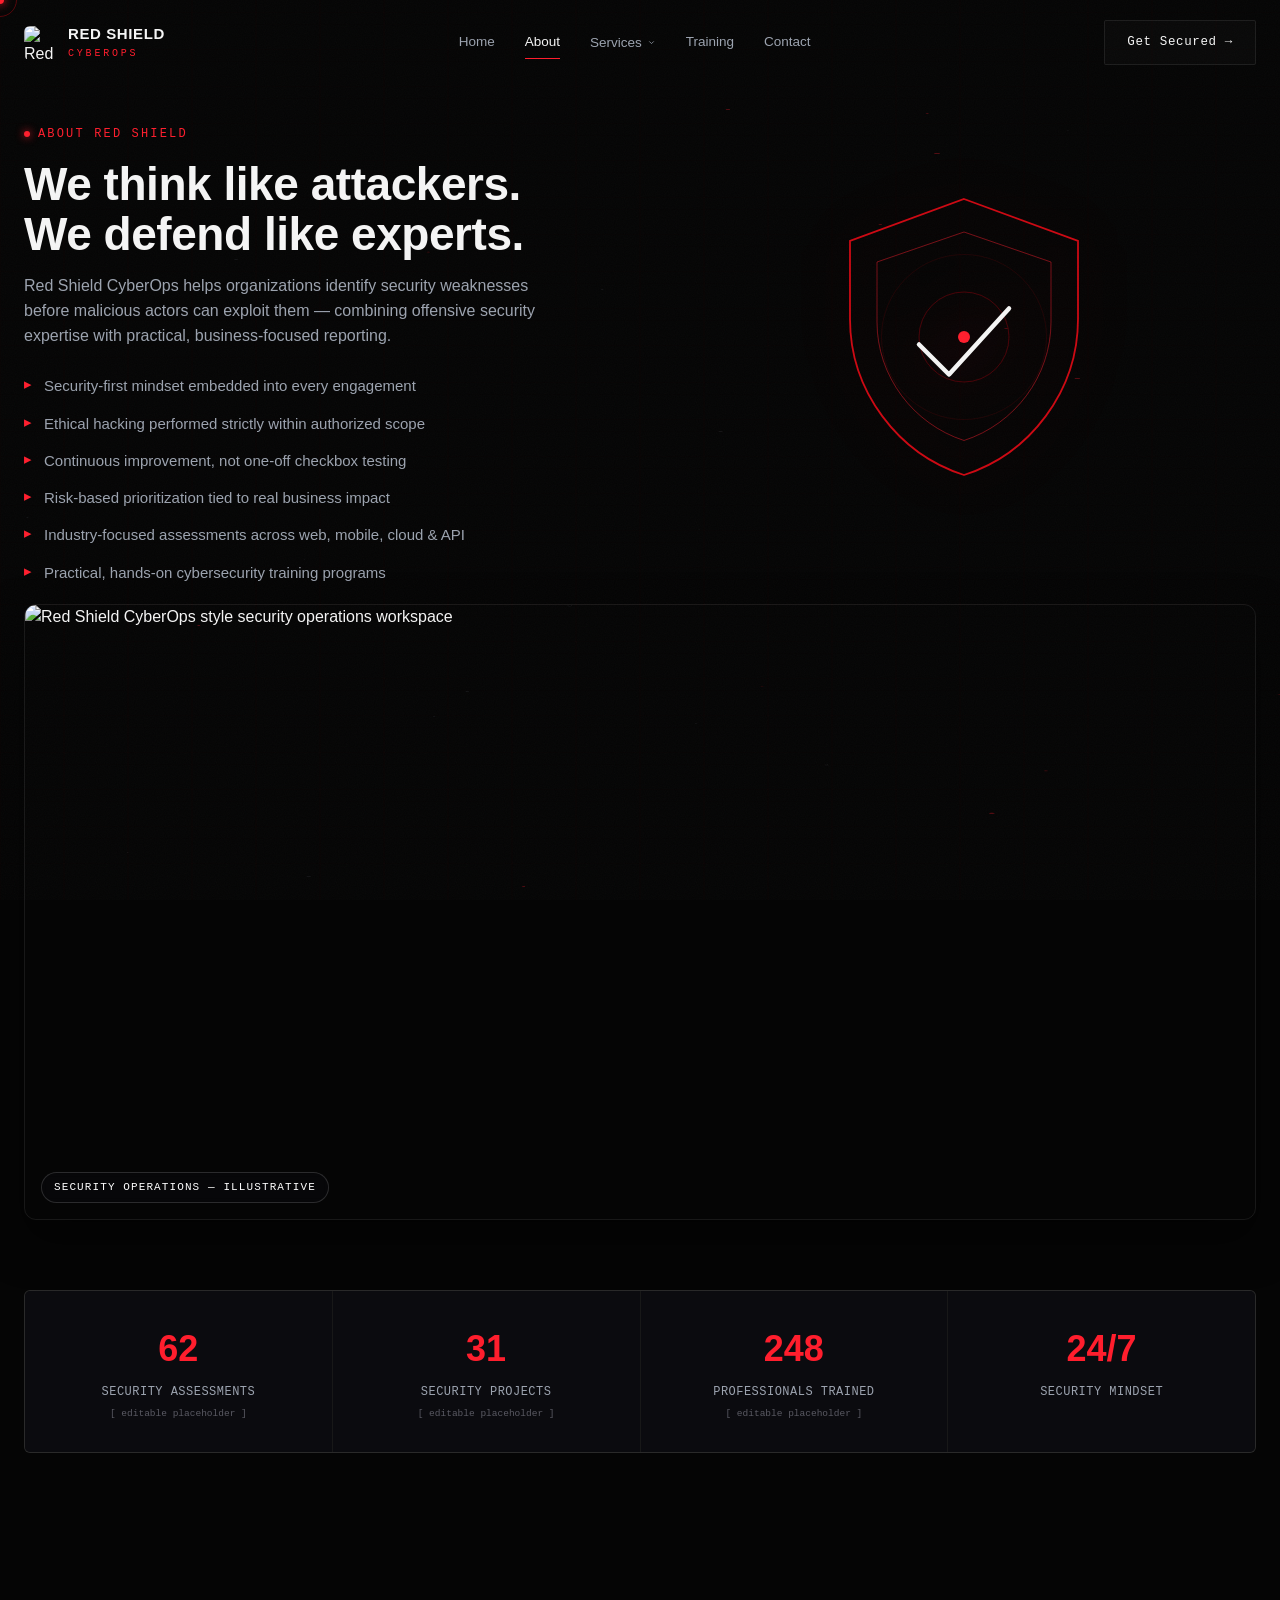
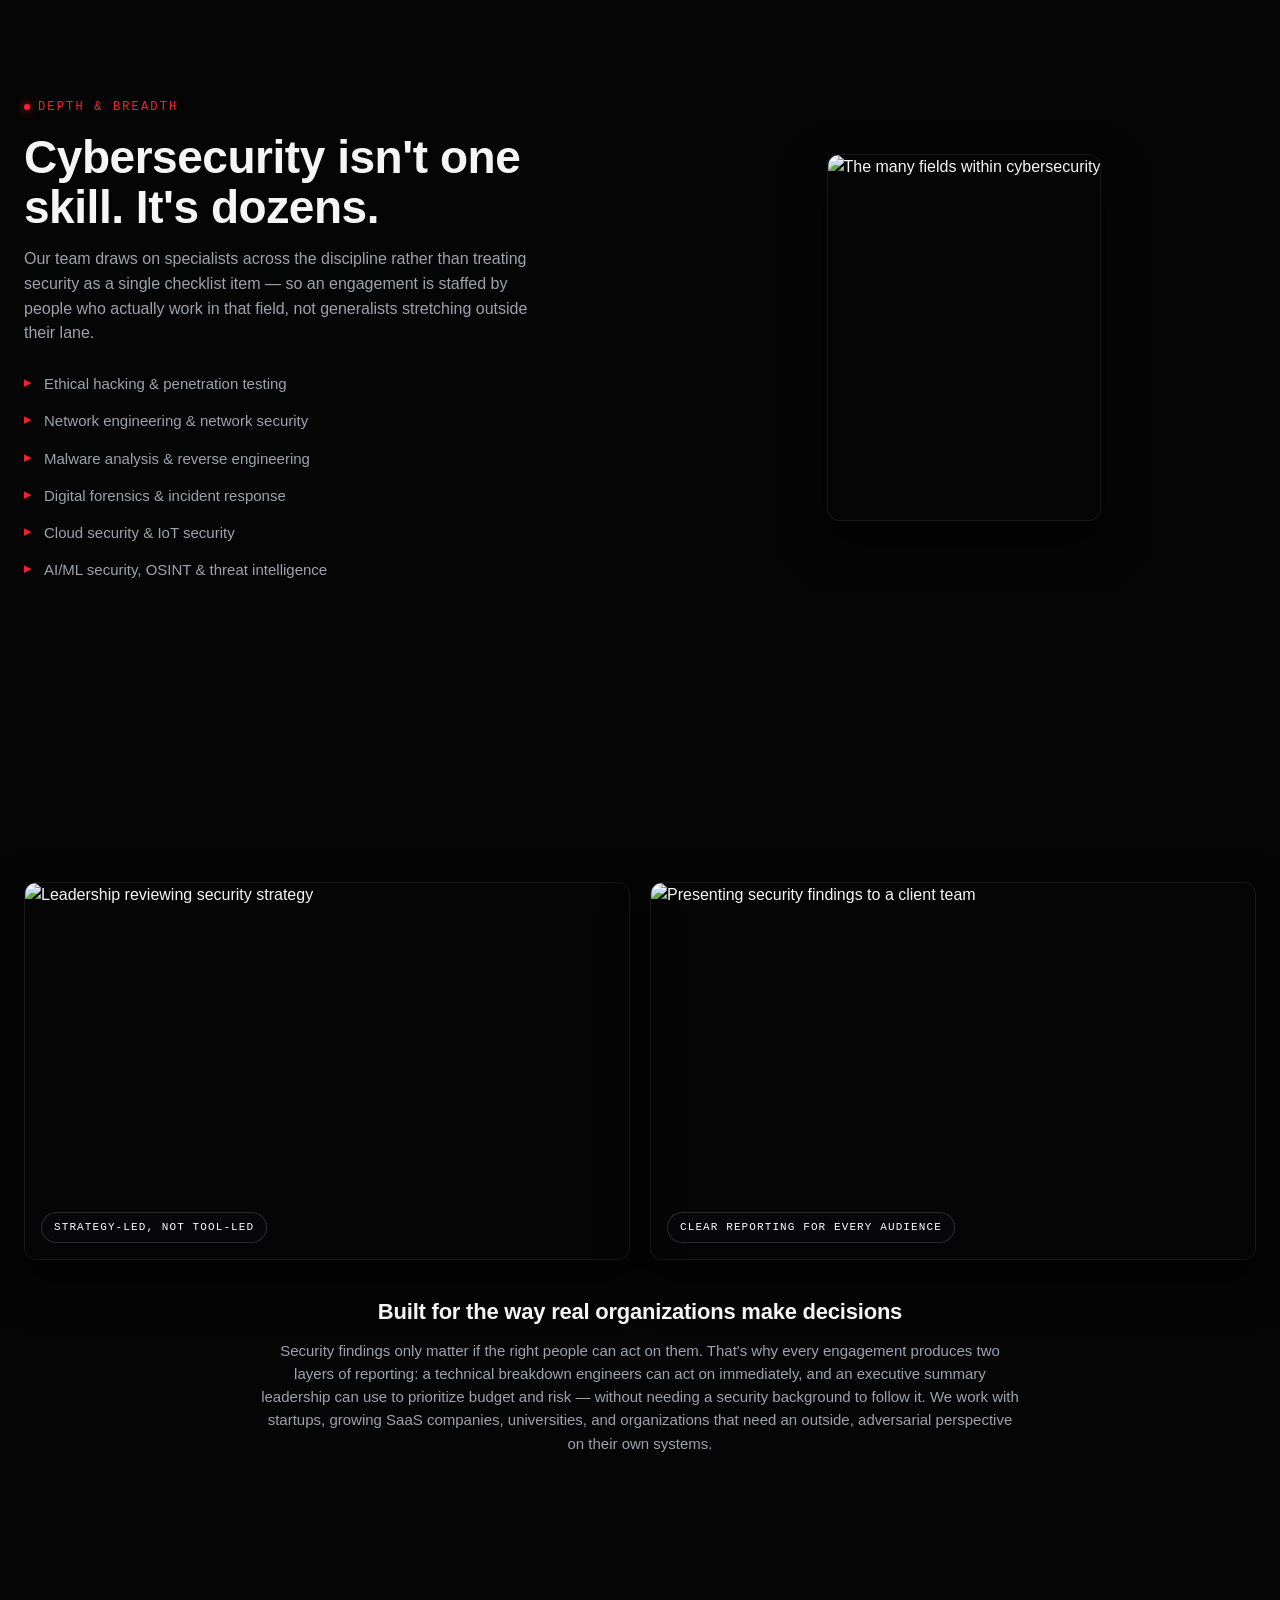
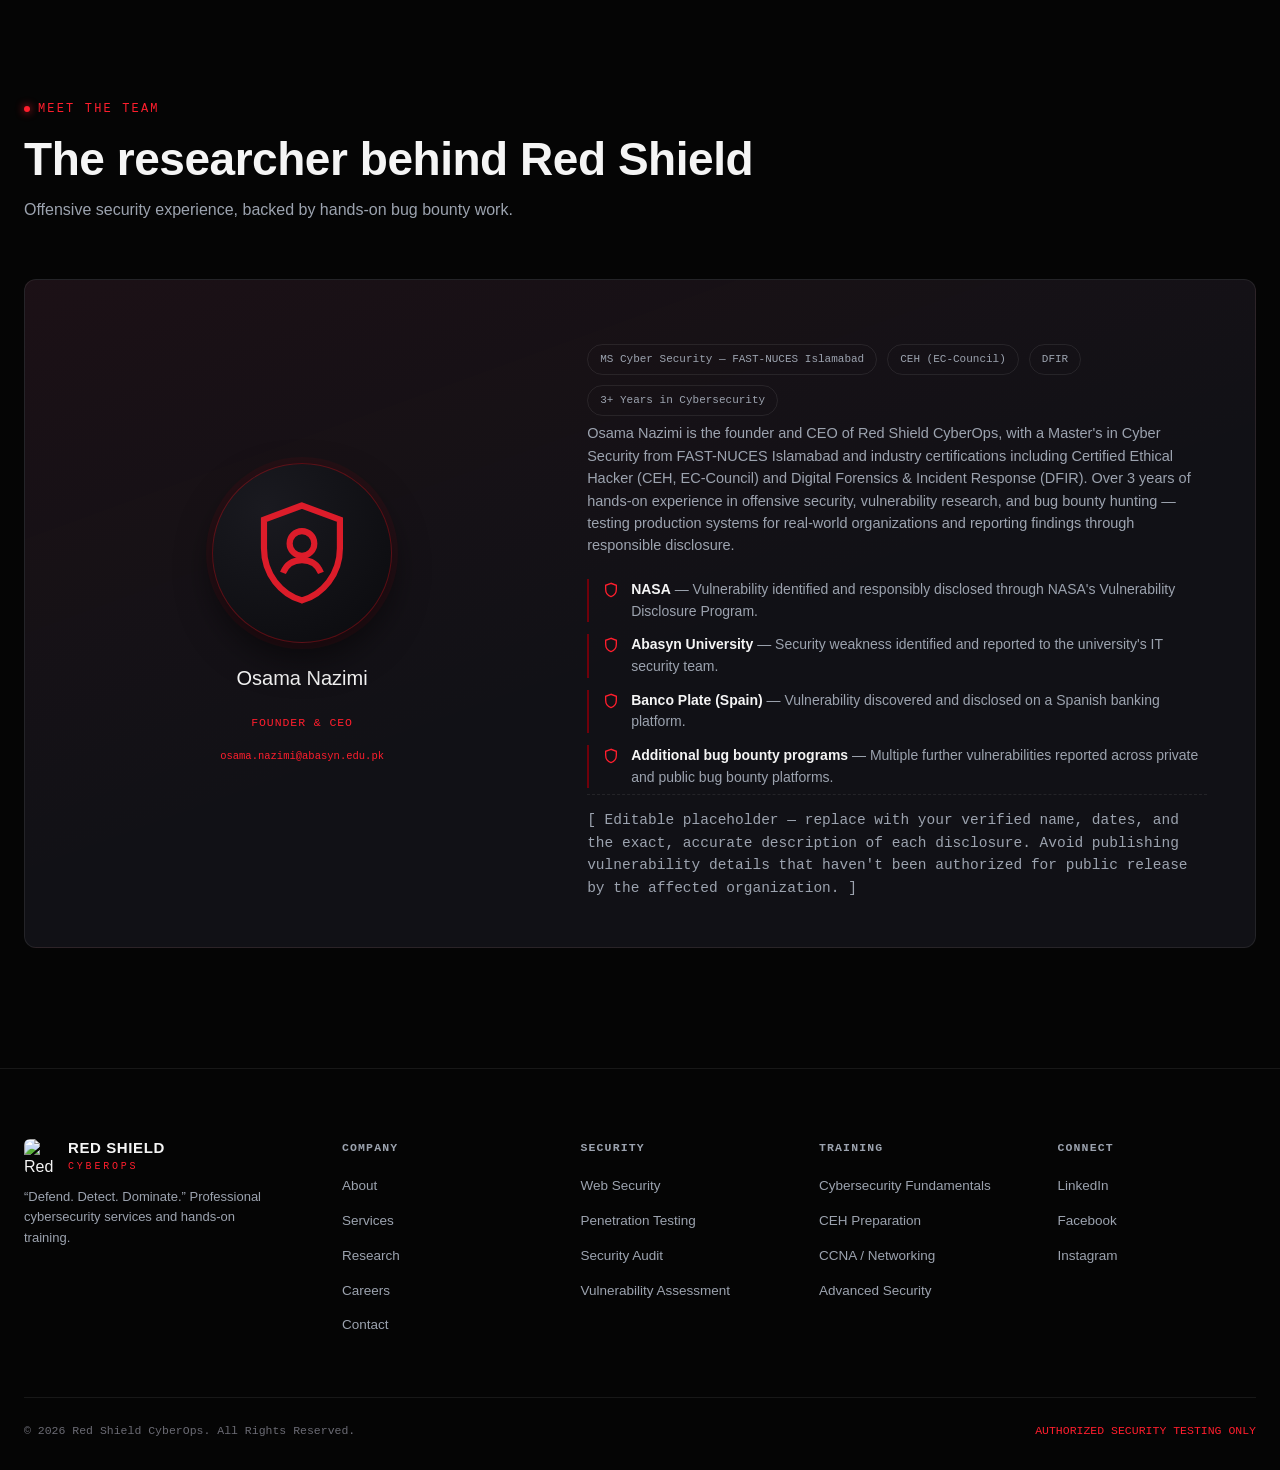
==== about.html @ 37ed80e3 "Add files via upload" ====
<!DOCTYPE html>
<html lang="en">
<head>
<meta charset="UTF-8">
<meta name="viewport" content="width=device-width, initial-scale=1.0">
<title>About Red Shield CyberOps | Our Approach &amp; Lead Researcher</title>
<meta name="description" content="Learn how Red Shield CyberOps approaches offensive security, and meet the lead researcher behind our assessments.">
<meta name="keywords" content="cybersecurity services, cybersecurity company, penetration testing, web application security, mobile application security, vulnerability assessment, security audit, API security, cybersecurity training, ethical hacking training, CEH preparation, CCNA training, network security, cybersecurity consulting">
<meta property="og:title" content="About Red Shield CyberOps | Our Approach &amp; Lead Researcher">
<meta property="og:description" content="Learn how Red Shield CyberOps approaches offensive security, and meet the lead researcher behind our assessments.">
<meta property="og:type" content="website">
<meta property="og:image" content="images/logo.jpeg">
<link rel="icon" type="image/jpeg" href="images/logo.jpeg">
<link rel="stylesheet" href="styles.css">
<script type="application/ld+json">
{
  "@context": "https://schema.org",
  "@type": "ProfessionalService",
  "name": "Red Shield CyberOps",
  "description": "Penetration testing, vulnerability assessment, security audits and cybersecurity training.",
  "areaServed": "Global",
  "slogan": "Defend. Detect. Dominate."
}
</script>
</head>
<body>

<canvas id="bg-canvas"></canvas>
<div class="grain"></div>
<div class="cursor-dot" id="cursorDot"></div>
<div class="cursor-ring" id="cursorRing"></div>
<div class="cursor-label" id="cursorLabel">ACCESS</div>

<!-- NAV -->
<header id="siteHeader">
  <div class="container nav-inner">
    <a href="index.html" class="logo">
      <img class="logo-mark" src="images/logo.jpeg" alt="Red Shield CyberOps logo">
      <span class="logo-text"><span class="l1">RED SHIELD</span><br><span class="l2">CYBEROPS</span></span>
    </a>
    <nav class="nav-links">
      <a href="index.html">Home</a>
      <a href="about.html" class="active-link">About</a>
      <div class="nav-item-dropdown" id="navServicesItem">
        <button class="nav-drop-trigger" type="button" aria-haspopup="true" aria-expanded="false">
          Services
          <svg class="caret" viewBox="0 0 24 24" fill="none" stroke="currentColor" stroke-width="2"><path d="M6 9l6 6 6-6"/></svg>
        </button>
        <div class="nav-dropdown-panel" data-nav-services-panel></div>
      </div>
      <a href="training.html">Training</a>
      <a href="contact.html">Contact</a>
    </nav>
    <a href="contact.html" class="btn btn-ghost nav-cta" data-cursor="ACCESS">Get Secured →</a>
    <button class="hamburger" id="hamburgerBtn" aria-label="Open menu">
      <span></span><span></span><span></span>
    </button>
  </div>
</header>

<div class="mobile-menu" id="mobileMenu">
  <a href="index.html">Home</a>
  <a href="about.html" class="active-link">About</a>
  <div class="mobile-drop-trigger" id="mobileServicesTrigger">
    <span>Services</span>
    <svg class="caret" viewBox="0 0 24 24" fill="none" stroke="currentColor" stroke-width="2"><path d="M6 9l6 6 6-6"/></svg>
  </div>
  <div class="mobile-services-list" id="mobileServicesList" data-nav-services-panel></div>
  <a href="training.html">Training</a>
  <a href="contact.html">Contact</a>
</div>

<main>
<!-- ABOUT -->
<section class="section" id="about">
  <div class="container about-grid">
    <div class="reveal">
      <span class="eyebrow">About Red Shield</span>
      <h2 class="section-title">We think like attackers.<br>We defend like experts.</h2>
      <p class="section-sub" style="max-width:520px;">Red Shield CyberOps helps organizations identify security weaknesses before malicious actors can exploit them — combining offensive security expertise with practical, business-focused reporting.</p>
      <ul class="about-points">
        <li>Security-first mindset embedded into every engagement</li>
        <li>Ethical hacking performed strictly within authorized scope</li>
        <li>Continuous improvement, not one-off checkbox testing</li>
        <li>Risk-based prioritization tied to real business impact</li>
        <li>Industry-focused assessments across web, mobile, cloud &amp; API</li>
        <li>Practical, hands-on cybersecurity training programs</li>
      </ul>
    </div>
    <div class="about-visual reveal reveal-delay-2">
      <svg viewBox="0 0 200 220" fill="none">
        <path d="M100 8 176 36v52c0 48-32 90-76 104-44-14-76-56-76-104V36Z" stroke="#E50914" stroke-width="1.2" opacity="0.9"/>
        <path d="M100 30 158 50v40c0 36-24 68-58 79-34-11-58-43-58-79V50Z" stroke="#FF1E2D" stroke-width="0.6" opacity="0.5"/>
        <circle cx="100" cy="100" r="4" fill="#FF1E2D"/>
        <circle cx="100" cy="100" r="30" stroke="#70000A" stroke-width="0.6" opacity="0.7"/>
        <circle cx="100" cy="100" r="55" stroke="#70000A" stroke-width="0.4" opacity="0.4"/>
        <path d="M70 105l20 20 40-44" stroke="#F5F5F5" stroke-width="3" stroke-linecap="round" stroke-linejoin="round"/>
      </svg>
    </div>
  </div>
  <div class="container">
    <div class="photo-banner reveal">
      <div class="photo-frame" style="aspect-ratio:16/8;">
        <img src="images/photos/soc-office.jpg" alt="Red Shield CyberOps style security operations workspace" loading="lazy">
        <span class="photo-tag">SECURITY OPERATIONS &mdash; ILLUSTRATIVE</span>
      </div>
    </div>
  </div>
  <div class="container">
    <div class="stats-grid">
      <div class="stat reveal"><div class="num" data-count="100">0</div><div class="label">SECURITY ASSESSMENTS</div><span class="placeholder-tag">[ editable placeholder ]</span></div>
      <div class="stat reveal reveal-delay-1"><div class="num" data-count="50">0</div><div class="label">SECURITY PROJECTS</div><span class="placeholder-tag">[ editable placeholder ]</span></div>
      <div class="stat reveal reveal-delay-2"><div class="num" data-count="500">0</div><div class="label">PROFESSIONALS TRAINED</div><span class="placeholder-tag">[ editable placeholder ]</span></div>
      <div class="stat reveal reveal-delay-3"><div class="num" style="font-size:36px;color:var(--red-bright);">24/7</div><div class="label">SECURITY MINDSET</div><span class="placeholder-tag">&nbsp;</span></div>
    </div>
  </div>
</section>

<!-- FIELDS WE COVER -->
<section class="section">
  <div class="container about-grid">
    <div class="about-visual reveal" style="order:2;">
      <div class="photo-frame" style="aspect-ratio:3/4;">
        <img src="images/photos/cybersecurity-fields.jpg" alt="The many fields within cybersecurity" loading="lazy">
      </div>
    </div>
    <div class="reveal reveal-delay-1" style="order:1;">
      <span class="eyebrow">Depth &amp; Breadth</span>
      <h2 class="section-title">Cybersecurity isn't one skill. It's dozens.</h2>
      <p class="section-sub" style="max-width:520px;">Our team draws on specialists across the discipline rather than treating security as a single checklist item — so an engagement is staffed by people who actually work in that field, not generalists stretching outside their lane.</p>
      <ul class="about-points">
        <li>Ethical hacking &amp; penetration testing</li>
        <li>Network engineering &amp; network security</li>
        <li>Malware analysis &amp; reverse engineering</li>
        <li>Digital forensics &amp; incident response</li>
        <li>Cloud security &amp; IoT security</li>
        <li>AI/ML security, OSINT &amp; threat intelligence</li>
      </ul>
    </div>
  </div>
</section>

<!-- LEADERSHIP & WHO WE SERVE -->
<section class="section">
  <div class="container">
    <div class="photo-strip">
      <div class="photo-frame reveal" style="aspect-ratio:16/10;">
        <img src="images/photos/leadership-boardroom.jpg" alt="Leadership reviewing security strategy" loading="lazy">
        <span class="photo-tag">STRATEGY-LED, NOT TOOL-LED</span>
      </div>
      <div class="photo-frame reveal reveal-delay-1" style="aspect-ratio:16/10;">
        <img src="images/photos/social-strategy-meeting.jpg" alt="Presenting security findings to a client team" loading="lazy">
        <span class="photo-tag">CLEAR REPORTING FOR EVERY AUDIENCE</span>
      </div>
    </div>
    <div class="about-extra reveal reveal-delay-2">
      <h3>Built for the way real organizations make decisions</h3>
      <p>Security findings only matter if the right people can act on them. That's why every engagement produces two layers of reporting: a technical breakdown engineers can act on immediately, and an executive summary leadership can use to prioritize budget and risk — without needing a security background to follow it. We work with startups, growing SaaS companies, universities, and organizations that need an outside, adversarial perspective on their own systems.</p>
    </div>
  </div>
</section>

<!-- FOUNDER / LEAD RESEARCHER -->
<section class="section" id="researcher">
  <div class="container">
    <div class="section-head reveal">
      <span class="eyebrow">Meet The Team</span>
      <h2 class="section-title">The researcher behind Red Shield</h2>
      <p class="section-sub">Offensive security experience, backed by hands-on bug bounty work.</p>
    </div>
    <div class="founder-wrap reveal">
      <div class="founder-avatar-wrap">
        <div class="founder-avatar">
          <svg viewBox="0 0 24 24" fill="none" stroke="currentColor" stroke-width="1.3">
            <path d="M12 2 4 5v6c0 5.5 3.6 9.7 8 11 4.4-1.3 8-5.5 8-11V5Z"/>
            <circle cx="12" cy="10" r="2.6"/>
            <path d="M8 16.2c.7-1.8 2.2-2.7 4-2.7s3.3.9 4 2.7"/>
          </svg>
        </div>
        <div class="founder-name">Osama Nazimi</div>
        <div class="founder-title">Founder &amp; CEO</div>
        <a href="mailto:osama.nazimi@abasyn.edu.pk" class="founder-avatar-tag" style="color:var(--red-bright);">osama.nazimi@abasyn.edu.pk</a>
      </div>
      <div class="founder-bio">
        <div class="founder-badges">
          <span class="founder-badge">MS Cyber Security — FAST-NUCES Islamabad</span>
          <span class="founder-badge">CEH (EC-Council)</span>
          <span class="founder-badge">DFIR</span>
          <span class="founder-badge">3+ Years in Cybersecurity</span>
        </div>
        <p>Osama Nazimi is the founder and CEO of Red Shield CyberOps, with a Master's in Cyber Security from FAST-NUCES Islamabad and industry certifications including Certified Ethical Hacker (CEH, EC-Council) and Digital Forensics &amp; Incident Response (DFIR). Over 3 years of hands-on experience in offensive security, vulnerability research, and bug bounty hunting — testing production systems for real-world organizations and reporting findings through responsible disclosure.</p>
        <div class="disclosure-list">
          <div class="disclosure-item">
            <svg class="d-shield" viewBox="0 0 24 24" fill="none" stroke="currentColor" stroke-width="2"><path d="M12 2 4 5v6c0 5.5 3.6 9.7 8 11 4.4-1.3 8-5.5 8-11V5Z"/></svg>
            <span><b>NASA</b> — Vulnerability identified and responsibly disclosed through NASA's Vulnerability Disclosure Program.</span>
          </div>
          <div class="disclosure-item">
            <svg class="d-shield" viewBox="0 0 24 24" fill="none" stroke="currentColor" stroke-width="2"><path d="M12 2 4 5v6c0 5.5 3.6 9.7 8 11 4.4-1.3 8-5.5 8-11V5Z"/></svg>
            <span><b>Abasyn University</b> — Security weakness identified and reported to the university's IT security team.</span>
          </div>
          <div class="disclosure-item">
            <svg class="d-shield" viewBox="0 0 24 24" fill="none" stroke="currentColor" stroke-width="2"><path d="M12 2 4 5v6c0 5.5 3.6 9.7 8 11 4.4-1.3 8-5.5 8-11V5Z"/></svg>
            <span><b>Banco Plate (Spain)</b> — Vulnerability discovered and disclosed on a Spanish banking platform.</span>
          </div>
          <div class="disclosure-item">
            <svg class="d-shield" viewBox="0 0 24 24" fill="none" stroke="currentColor" stroke-width="2"><path d="M12 2 4 5v6c0 5.5 3.6 9.7 8 11 4.4-1.3 8-5.5 8-11V5Z"/></svg>
            <span><b>Additional bug bounty programs</b> — Multiple further vulnerabilities reported across private and public bug bounty platforms.</span>
          </div>
        </div>
        <p class="founder-editnote">[ Editable placeholder — replace with your verified name, dates, and the exact, accurate description of each disclosure. Avoid publishing vulnerability details that haven't been authorized for public release by the affected organization. ]</p>
      </div>
    </div>
  </div>
</section>
</main>

<footer>
  <div class="container">
    <div class="footer-top">
      <div class="footer-brand">
        <a href="index.html" class="logo">
          <img class="logo-mark" src="images/logo.jpeg" alt="Red Shield CyberOps logo">
          <span class="logo-text"><span class="l1">RED SHIELD</span><br><span class="l2">CYBEROPS</span></span>
        </a>
        <p>“Defend. Detect. Dominate.” Professional cybersecurity services and hands-on training.</p>
      </div>
      <div class="footer-col">
        <h5>Company</h5>
        <ul><li><a href="about.html">About</a></li><li><a href="services.html">Services</a></li><li><a href="training.html">Research</a></li><li><a href="contact.html">Careers</a></li><li><a href="contact.html">Contact</a></li></ul>
      </div>
      <div class="footer-col">
        <h5>Security</h5>
        <ul><li><a href="services.html#web-application-security">Web Security</a></li><li><a href="services.html#penetration-testing">Penetration Testing</a></li><li><a href="services.html#security-audit">Security Audit</a></li><li><a href="services.html#vulnerability-assessment">Vulnerability Assessment</a></li></ul>
      </div>
      <div class="footer-col">
        <h5>Training</h5>
        <ul><li><a href="training.html">Cybersecurity Fundamentals</a></li><li><a href="training.html">CEH Preparation</a></li><li><a href="training.html">CCNA / Networking</a></li><li><a href="training.html">Advanced Security</a></li></ul>
      </div>
      <div class="footer-col">
        <h5>Connect</h5>
        <ul><li><a href="#" data-social="linkedin">LinkedIn</a></li><li><a href="#" data-social="facebook">Facebook</a></li><li><a href="#" data-social="instagram">Instagram</a></li></ul>
      </div>
    </div>
    <div class="footer-bottom">
      <span>© 2026 Red Shield CyberOps. All Rights Reserved.</span>
      <span class="auth-tag">AUTHORIZED SECURITY TESTING ONLY</span>
    </div>
  </div>
</footer>

<script src="script.js" defer></script>
</body>
</html>
---- styles.css ----
:root{
  --bg:#050505;
  --bg-2:#0B0B0F;
  --card:#111116;
  --card-2:#15151b;
  --red:#E50914;
  --red-bright:#FF1E2D;
  --red-dark:#70000A;
  --text:#F5F5F5;
  --text-2:#9CA3AF;
  --line:rgba(245,245,245,0.08);
  --line-red:rgba(229,9,20,0.35);
  --shadow-soft:rgba(0,0,0,0.35);
  --shadow-strong:rgba(0,0,0,0.5);
  /* screen surfaces (terminal / SOC / report panels) match the dark base here */
  --screen-bg:#0a0a0d;
  --screen-bg-2:#111116;
  --screen-line:rgba(245,245,245,0.08);
  --screen-text:#F5F5F5;
  --screen-text-2:#9CA3AF;
  --font-display:'Space Grotesk',sans-serif;
  --font-body:'Inter',sans-serif;
  --font-mono:'JetBrains Mono',monospace;
}
*{box-sizing:border-box;margin:0;padding:0;}
html{scroll-behavior:smooth;}
@media (prefers-reduced-motion: reduce){
  html{scroll-behavior:auto;}
  *{animation-duration:0.001ms !important;animation-iteration-count:1 !important;transition-duration:0.001ms !important;scroll-behavior:auto !important;}
}
body{
  background:var(--bg);
  color:var(--text);
  font-family:var(--font-body);
  overflow-x:hidden;
  position:relative;
  line-height:1.55;
}
a{color:inherit;text-decoration:none;}
ul{list-style:none;}
img{max-width:100%;display:block;}
button{font-family:inherit;cursor:pointer;border:none;background:none;color:inherit;}
input,select,textarea{font-family:inherit;}

::selection{background:var(--red);color:#fff;}

.container{width:100%;max-width:1280px;margin:0 auto;padding:0 24px;}

.eyebrow{
  font-family:var(--font-mono);
  font-size:12px;
  letter-spacing:0.18em;
  text-transform:uppercase;
  color:var(--red-bright);
  display:inline-flex;
  align-items:center;
  gap:8px;
}
.eyebrow::before{
  content:'';
  width:6px;height:6px;border-radius:50%;
  background:var(--red-bright);
  box-shadow:0 0 8px var(--red-bright);
  flex-shrink:0;
}

h1,h2,h3,h4{font-family:var(--font-display);font-weight:700;letter-spacing:-0.01em;line-height:1.1;}
.section-title{font-size:clamp(28px,4vw,46px);margin-top:14px;}
.section-sub{color:var(--text-2);max-width:560px;margin-top:14px;font-size:16px;}
.section{padding:120px 0;position:relative;}
.section-head{margin-bottom:56px;}
.section-head.center{text-align:center;margin-left:auto;margin-right:auto;}
.section-head.center .section-sub{margin-left:auto;margin-right:auto;}

/* ---------- background canvas ---------- */
#bg-canvas{
  position:fixed;inset:0;
  width:100%;height:100%;
  z-index:0;
  opacity:0.55;
  pointer-events:none;
}
.grain{
  position:fixed;inset:0;z-index:1;pointer-events:none;
  opacity:0.03;
  background-image:url("data:image/svg+xml,%3Csvg xmlns='http://www.w3.org/2000/svg' width='120' height='120'%3E%3Cfilter id='n'%3E%3CfeTurbulence type='fractalNoise' baseFrequency='0.9' numOctaves='2' stitchTiles='stitch'/%3E%3C/filter%3E%3Crect width='100%25' height='100%25' filter='url(%23n)'/%3E%3C/svg%3E");
}

/* ---------- custom cursor ---------- */
.cursor-dot{
  position:fixed;top:0;left:0;width:8px;height:8px;border-radius:50%;
  background:var(--red-bright);
  pointer-events:none;z-index:9999;
  transform:translate(-50%,-50%);
  transition:width .18s ease, height .18s ease, background .18s ease;
  box-shadow:0 0 10px var(--red-bright);
}
.cursor-ring{
  position:fixed;top:0;left:0;width:34px;height:34px;border-radius:50%;
  border:1px solid var(--line-red);
  pointer-events:none;z-index:9998;
  transform:translate(-50%,-50%);
  transition:width .25s ease, height .25s ease, border-color .25s ease, background .25s ease;
}
.cursor-ring.active{
  width:64px;height:64px;
  background:rgba(229,9,20,0.08);
  border-color:var(--red-bright);
}
.cursor-label{
  position:fixed;top:0;left:0;
  font-family:var(--font-mono);font-size:9px;letter-spacing:.12em;
  color:var(--red-bright);pointer-events:none;z-index:9999;
  transform:translate(-50%,18px);opacity:0;transition:opacity .2s ease;
}
.cursor-label.active{opacity:1;}
@media (hover:none){ .cursor-dot,.cursor-ring,.cursor-label{display:none;} }

/* ---------- nav ---------- */
header{
  position:fixed;top:0;left:0;right:0;z-index:500;
  padding:20px 0;
  transition:background .3s ease, padding .3s ease, border-color .3s ease;
  border-bottom:1px solid transparent;
}
header.scrolled{
  background:rgba(5,5,5,0.85);
  backdrop-filter:blur(14px);
  -webkit-backdrop-filter:blur(14px);
  padding:14px 0;
  border-bottom:1px solid var(--line);
}
.nav-inner{display:flex;align-items:center;justify-content:space-between;gap:24px;}
.logo{display:flex;align-items:center;gap:10px;}
.logo-mark{width:34px;height:34px;flex-shrink:0;object-fit:contain;border-radius:6px;}
.logo-text{font-family:var(--font-display);line-height:1.05;}
.logo-text .l1{font-size:15px;font-weight:700;letter-spacing:0.04em;}
.logo-text .l2{font-size:10px;font-weight:500;letter-spacing:0.28em;color:var(--red-bright);font-family:var(--font-mono);}

.nav-links{display:flex;gap:30px;align-items:center;}
.nav-links a{
  font-size:13.5px;color:var(--text-2);position:relative;
  padding:6px 0;transition:color .2s ease;
}
.nav-links a::after{
  content:'';position:absolute;left:0;bottom:0;height:1px;width:0;
  background:var(--red-bright);transition:width .25s ease;
}
.nav-links a:hover{color:var(--text);}
.nav-links a:hover::after{width:100%;}
.nav-links a.active-link{color:var(--text);}
.nav-links a.active-link::after{width:100%;}
.mobile-menu a.active-link{color:var(--red-bright);}

.btn{
  font-family:var(--font-mono);font-size:12.5px;letter-spacing:.05em;
  padding:12px 22px;border-radius:2px;display:inline-flex;align-items:center;gap:8px;
  transition:transform .2s ease, box-shadow .2s ease, background .2s ease, border-color .2s ease;
  white-space:nowrap;
}
.btn-primary{
  background:var(--red);color:#fff;border:1px solid var(--red);
}
.btn-primary:hover{background:var(--red-bright);box-shadow:0 0 24px rgba(229,9,20,0.45);transform:translateY(-1px);}
.btn-ghost{
  border:1px solid var(--line);color:var(--text);background:rgba(255,255,255,0.02);
}
.btn-ghost:hover{border-color:var(--line-red);background:rgba(229,9,20,0.06);}

.hamburger{display:none;flex-direction:column;gap:5px;padding:8px;z-index:600;}
.hamburger span{width:22px;height:1.5px;background:var(--text);transition:transform .3s ease,opacity .3s ease;}
.mobile-menu{
  position:fixed;inset:0;background:rgba(5,5,5,0.98);backdrop-filter:blur(10px);
  z-index:400;display:flex;flex-direction:column;align-items:center;justify-content:center;gap:28px;
  opacity:0;pointer-events:none;transition:opacity .3s ease;
}
.mobile-menu.open{opacity:1;pointer-events:all;}
.mobile-menu a{font-family:var(--font-display);font-size:22px;}

/* ---------- hero ---------- */
.hero{
  min-height:100vh;display:flex;align-items:center;
  padding-top:120px;padding-bottom:60px;position:relative;
  overflow:hidden;
}
.hero-bg-photo{
  position:absolute;inset:0;z-index:1;pointer-events:none;
  background-image:
    linear-gradient(100deg, var(--bg) 0%, rgba(5,5,5,0.85) 35%, rgba(5,5,5,0.35) 65%, rgba(5,5,5,0.8) 100%),
    url('images/photos/cyber-hologram.jpg');
  background-size:cover;
  background-position:center right;
  opacity:0.6;
}
.hero-grid{
  display:grid;grid-template-columns:1.05fr 0.95fr;gap:40px;align-items:center;
  position:relative;z-index:2;
}
.hero h1{font-size:clamp(38px,5.4vw,68px);margin-top:20px;}
.hero h1 .accent{color:var(--red-bright);}
.hero p.lead{color:var(--text-2);max-width:520px;margin-top:22px;font-size:16.5px;}
.hero-actions{display:flex;gap:16px;margin-top:34px;flex-wrap:wrap;}

.status-panel{
  margin-top:44px;
  font-family:var(--font-mono);font-size:12.5px;
  background:var(--screen-bg-2);
  border:1px solid rgba(255,255,255,0.08);
  border-left:2px solid var(--red);
  border-radius:4px;
  padding:16px 18px;
  max-width:400px;
  color:var(--screen-text-2);
  box-shadow:0 20px 40px rgba(20,20,30,0.14);
}
.status-panel .status-title{color:var(--screen-text);letter-spacing:.08em;margin-bottom:8px;display:block;}
.status-panel .status-row{display:flex;justify-content:space-between;padding:3px 0;}
.status-panel .ok{color:#3fd66b;}
.status-panel .ok::before{content:'● ';}

.hero-visual{position:relative;height:520px;display:flex;align-items:center;justify-content:center;}
.shield-wrap{position:relative;width:380px;height:380px;animation:float 7s ease-in-out infinite;}
@keyframes float{0%,100%{transform:translateY(0);}50%{transform:translateY(-16px);}}
.ring{position:absolute;border:1px solid var(--line-red);border-radius:50%;top:50%;left:50%;}
.ring1{width:380px;height:380px;margin:-190px 0 0 -190px;animation:spin 40s linear infinite;}
.ring2{width:300px;height:300px;margin:-150px 0 0 -150px;border-style:dashed;animation:spin 60s linear infinite reverse;opacity:.6;}
.ring3{width:220px;height:220px;margin:-110px 0 0 -110px;animation:spin 30s linear infinite;opacity:.4;}
@keyframes spin{to{transform:rotate(360deg);}}
.hero-shield{position:relative;width:190px;height:190px;object-fit:contain;filter:drop-shadow(0 0 40px rgba(229,9,20,0.55));z-index:2;border-radius:16px;}
.node{position:absolute;width:6px;height:6px;border-radius:50%;background:var(--red-bright);box-shadow:0 0 8px var(--red-bright);}
.scan-line{
  position:absolute;left:0;right:0;height:1px;
  background:linear-gradient(90deg,transparent,var(--red-bright),transparent);
  opacity:.5;
  animation:scan 4s linear infinite;
}
@keyframes scan{0%{top:0;opacity:0;}10%{opacity:.6;}90%{opacity:.6;}100%{top:100%;opacity:0;}}

/* ---------- security status bar ---------- */
.status-bar{
  border-top:1px solid var(--line);border-bottom:1px solid var(--line);
  background:linear-gradient(180deg,var(--screen-bg-2),var(--screen-bg));
  padding:22px 0;position:relative;z-index:2;
}
.status-bar-inner{display:flex;flex-wrap:wrap;gap:32px;align-items:center;justify-content:space-between;font-family:var(--font-mono);font-size:12px;}
.status-bar .lead-status{display:flex;align-items:center;gap:8px;color:var(--screen-text);letter-spacing:.08em;}
.pulse-dot{width:8px;height:8px;border-radius:50%;background:#3fd66b;box-shadow:0 0 8px #3fd66b;animation:pulse 2s ease-in-out infinite;}
@keyframes pulse{0%,100%{opacity:1;}50%{opacity:.35;}}
.status-bar .item{display:flex;gap:10px;color:var(--screen-text-2);}
.status-bar .item b{color:var(--screen-text);font-weight:500;}
.status-bar .item .val{color:var(--red-bright);}

/* ---------- reveal ---------- */
.reveal{opacity:0;transform:translateY(24px);transition:opacity .7s ease, transform .7s ease;}
.reveal.in{opacity:1;transform:translateY(0);}
.reveal-delay-1{transition-delay:.08s;}
.reveal-delay-2{transition-delay:.16s;}
.reveal-delay-3{transition-delay:.24s;}
.reveal-delay-4{transition-delay:.32s;}

/* ---------- about ---------- */
.about-grid{display:grid;grid-template-columns:1fr 1fr;gap:64px;align-items:center;}
.about-points{list-style:none;margin-top:26px;display:grid;gap:14px;}
.about-points li{display:flex;gap:12px;font-size:15px;color:var(--text-2);align-items:flex-start;}
.about-points li::before{content:'▸';color:var(--red-bright);flex-shrink:0;font-family:var(--font-mono);}
.about-visual{position:relative;height:340px;display:flex;align-items:center;justify-content:center;}
.about-visual svg{width:100%;max-width:300px;filter:drop-shadow(0 0 30px rgba(229,9,20,0.35));}

.stats-grid{display:grid;grid-template-columns:repeat(4,1fr);gap:1px;margin-top:70px;background:var(--line);border:1px solid var(--line);border-radius:6px;overflow:hidden;}
.stat{background:var(--bg-2);padding:30px 20px;text-align:center;}
.stat .num{font-family:var(--font-display);font-size:36px;color:var(--red-bright);font-weight:700;}
.stat .label{font-size:12px;color:var(--text-2);margin-top:6px;font-family:var(--font-mono);letter-spacing:.04em;}
.stat .placeholder-tag{display:block;font-size:9.5px;color:#5a5a63;margin-top:6px;font-family:var(--font-mono);}

/* ---------- certification pathways ---------- */
.cert-grid{display:grid;grid-template-columns:1fr 1fr;gap:24px;}
.cert-card{padding:30px;}
.cert-subhead{font-family:var(--font-mono);font-size:11px;letter-spacing:.08em;color:var(--text);text-transform:uppercase;margin-top:22px;margin-bottom:12px;}
.cert-list{grid-template-columns:1fr 1fr;display:grid;gap:8px;}
.cert-meta{margin-top:22px;padding-top:18px;border-top:1px solid var(--line);display:grid;gap:8px;}
.cert-meta-item{font-size:12.5px;color:var(--text-2);}
.cert-note{margin-top:28px;font-family:var(--font-mono);font-size:11.5px;color:var(--text-2);border-left:2px solid var(--red-dark);padding:12px 16px;background:rgba(229,9,20,0.04);}
@media (max-width:900px){ .cert-grid{grid-template-columns:1fr;} }
@media (max-width:640px){ .cert-list{grid-template-columns:1fr;} }

/* ---------- founder / researcher profile ---------- */
.founder-wrap{
  display:grid;grid-template-columns:0.85fr 1.15fr;gap:56px;align-items:center;
  border:1px solid var(--line);border-radius:12px;
  background:linear-gradient(160deg,rgba(229,9,20,0.05),transparent 55%),var(--card);
  padding:48px;
}
.founder-avatar-wrap{display:flex;flex-direction:column;align-items:center;gap:16px;text-align:center;}
.founder-avatar{
  width:180px;height:180px;border-radius:50%;position:relative;flex-shrink:0;
  background:radial-gradient(circle at 30% 25%,#1a1a20,#0a0a0d);
  border:1px solid var(--line-red);
  display:flex;align-items:center;justify-content:center;
  box-shadow:0 0 0 6px rgba(229,9,20,0.06), 0 16px 34px var(--shadow-strong);
}
.founder-avatar svg{width:64%;height:64%;color:var(--red-bright);opacity:0.85;}
.founder-avatar-tag{font-family:var(--font-mono);font-size:10.5px;color:#6b6b74;max-width:180px;}
.founder-name{font-family:var(--font-display);font-size:20px;margin-top:4px;}
.founder-title{font-family:var(--font-mono);font-size:11.5px;color:var(--red-bright);letter-spacing:.08em;text-transform:uppercase;margin-top:4px;}
.founder-badges{display:flex;gap:10px;flex-wrap:wrap;margin-top:16px;}
.founder-badge{font-family:var(--font-mono);font-size:11px;border:1px solid var(--line);border-radius:20px;padding:6px 12px;color:var(--text-2);}
.founder-bio p{color:var(--text-2);font-size:14.5px;margin-top:6px;}
.disclosure-list{margin-top:22px;display:grid;gap:12px;}
.disclosure-item{
  display:flex;align-items:flex-start;gap:12px;font-size:14px;color:var(--text-2);
  border-left:2px solid var(--red-dark);padding-left:14px;
}
.disclosure-item .d-shield{width:16px;height:16px;color:var(--red-bright);flex-shrink:0;margin-top:3px;}
.disclosure-item b{color:var(--text);font-weight:600;}
.founder-editnote{
  margin-top:24px;font-family:var(--font-mono);font-size:11px;color:#6b6b74;
  border-top:1px dashed var(--line);padding-top:14px;
}

/* ---------- nav services dropdown ---------- */
.nav-item-dropdown{position:relative;}
.nav-item-dropdown > .nav-drop-trigger{
  background:none;border:none;font-family:inherit;font-size:13.5px;color:var(--text-2);
  display:inline-flex;align-items:center;gap:5px;cursor:pointer;padding:6px 0;
  transition:color .2s ease;
}
.nav-item-dropdown > .nav-drop-trigger:hover{color:var(--text);}
.nav-drop-trigger .caret{width:9px;height:9px;transition:transform .2s ease;}
.nav-drop-trigger .caret.open{transform:rotate(180deg);}
.nav-item-dropdown.open .nav-drop-trigger .caret{transform:rotate(180deg);}
.nav-dropdown-panel{
  position:absolute;top:calc(100% + 18px);left:50%;transform:translateX(-50%) translateY(-8px);
  width:640px;max-width:80vw;
  background:rgba(11,11,15,0.98);border:1px solid var(--line);border-radius:10px;
  box-shadow:0 24px 60px rgba(0,0,0,0.55);
  padding:18px;display:none;grid-template-columns:repeat(2,1fr);gap:6px;
  z-index:600;backdrop-filter:blur(10px);
}
.nav-item-dropdown.open .nav-dropdown-panel{display:grid;}
.nav-dropdown-panel a{
  display:flex;align-items:baseline;gap:10px;padding:10px 12px;border-radius:6px;
  font-size:13px;color:var(--text-2);transition:background .15s ease, color .15s ease;
}
.nav-dropdown-panel a:hover{background:rgba(229,9,20,0.08);color:var(--text);}
.nav-dropdown-panel a .drop-num{font-family:var(--font-mono);font-size:10.5px;color:var(--red-bright);flex-shrink:0;}
.nav-dropdown-footer{
  grid-column:1/-1;margin-top:6px;padding-top:12px;border-top:1px solid var(--line);
  font-family:var(--font-mono);font-size:11px;color:var(--red-bright);display:flex;align-items:center;gap:6px;
}
@media (max-width:1080px){ .nav-dropdown-panel{width:520px;} }

/* mobile services list */
.mobile-services-list{display:none;flex-direction:column;gap:14px;align-items:center;margin-top:-6px;}
.mobile-services-list.open{display:flex;}
.mobile-services-list a{font-family:var(--font-mono);font-size:14px;color:var(--text-2);}
.mobile-drop-trigger{display:flex;align-items:center;gap:8px;}

/* ---------- service detail accordion ---------- */
.service-detail{
  display:none;margin-top:26px;
  border:1px solid var(--line-red);border-radius:10px;
  background:linear-gradient(180deg,rgba(229,9,20,0.05),transparent 40%),var(--card);
  padding:40px;scroll-margin-top:110px;
}
.service-detail.open{display:block;}
.service-detail-top{display:flex;justify-content:space-between;align-items:flex-start;gap:20px;flex-wrap:wrap;}
.service-detail-close{
  font-family:var(--font-mono);font-size:11.5px;color:var(--text-2);border:1px solid var(--line);
  border-radius:20px;padding:7px 14px;flex-shrink:0;transition:border-color .2s ease,color .2s ease;
}
.service-detail-close:hover{border-color:var(--line-red);color:var(--text);}
.service-detail h3{font-size:24px;margin-top:8px;}
.service-detail .sd-tagline{color:var(--red-bright);font-family:var(--font-mono);font-size:12px;letter-spacing:.06em;text-transform:uppercase;margin-top:6px;}
.service-detail .sd-intro{color:var(--text-2);margin-top:16px;max-width:760px;font-size:15px;}
.sd-columns{display:grid;grid-template-columns:1fr 1fr;gap:32px;margin-top:32px;}
.sd-block h4{font-family:var(--font-mono);font-size:12px;letter-spacing:.08em;color:var(--text);text-transform:uppercase;margin-bottom:14px;}
.sd-block h4 .h4-accent{color:var(--red-bright);}
.sd-list{display:grid;gap:9px;}
.sd-list li{font-size:13.5px;color:var(--text-2);display:flex;gap:8px;align-items:flex-start;}
.sd-list li::before{content:'';width:4px;height:4px;border-radius:50%;background:var(--red-bright);margin-top:6px;flex-shrink:0;}
.sd-steps{display:grid;gap:12px;}
.sd-step{display:flex;gap:12px;align-items:baseline;}
.sd-step .step-n{font-family:var(--font-mono);font-size:11px;color:var(--red-bright);flex-shrink:0;width:22px;}
.sd-step .step-t{font-size:13.5px;color:var(--text-2);}
.sd-step .step-t b{color:var(--text);font-weight:600;}
.sd-deliverables{margin-top:32px;padding-top:26px;border-top:1px solid var(--line);}
.sd-deliverables h4{font-family:var(--font-mono);font-size:12px;letter-spacing:.08em;color:var(--text);text-transform:uppercase;margin-bottom:14px;}
.sd-deliverables-grid{display:grid;grid-template-columns:repeat(3,1fr);gap:10px;}
.sd-deliverables-grid span{font-size:12.5px;color:var(--text-2);display:flex;gap:8px;align-items:flex-start;}
.sd-deliverables-grid span::before{content:'✓';color:#3fd66b;flex-shrink:0;}
.sd-cta{margin-top:30px;display:flex;gap:14px;flex-wrap:wrap;}
@media (max-width:900px){ .sd-columns{grid-template-columns:1fr;} .sd-deliverables-grid{grid-template-columns:1fr 1fr;} }
@media (max-width:640px){ .service-detail{padding:24px;} .sd-deliverables-grid{grid-template-columns:1fr;} }
.picture-panel{
  position:relative;width:100%;aspect-ratio:16/10;border-radius:8px;overflow:hidden;
  background:
    radial-gradient(circle at 25% 20%, rgba(229,9,20,0.18), transparent 55%),
    linear-gradient(155deg,#141419,#0a0a0d 70%);
  border:1px solid rgba(255,255,255,0.08);
  margin-bottom:20px;
  display:flex;align-items:center;justify-content:center;
}
.picture-panel::before{
  content:'';position:absolute;inset:0;
  background-image:linear-gradient(var(--line) 1px, transparent 1px),linear-gradient(90deg, var(--line) 1px, transparent 1px);
  background-size:22px 22px;opacity:0.35;
}
.picture-panel::after{
  content:'';position:absolute;left:0;right:0;height:1px;top:0;
  background:linear-gradient(90deg,transparent,var(--red-bright),transparent);
  opacity:0.7;animation:panelScan 5s linear infinite;
}
@media (prefers-reduced-motion: reduce){ .picture-panel::after{ animation:none; opacity:0.3; } }
@keyframes panelScan{0%{top:0;opacity:0;}10%{opacity:.8;}90%{opacity:.8;}100%{top:100%;opacity:0;}}
.picture-panel svg{position:relative;z-index:1;width:44%;height:44%;color:var(--red-bright);filter:drop-shadow(0 0 16px rgba(229,9,20,0.45));}
.picture-panel img{position:relative;z-index:1;width:100%;height:100%;object-fit:cover;display:block;}
.picture-panel .panel-tag{
  position:absolute;bottom:8px;right:10px;font-family:var(--font-mono);font-size:9px;letter-spacing:.08em;
  color:var(--text-2);opacity:0.6;z-index:1;
}
.course-picture{aspect-ratio:16/9;}

/* ---------- photo frames (uploaded imagery) ---------- */
.photo-frame{
  position:relative;border-radius:12px;overflow:hidden;border:1px solid var(--line);
  box-shadow:0 20px 44px var(--shadow-strong);
}
.photo-frame img{width:100%;height:100%;object-fit:cover;display:block;}
.photo-frame .photo-tag{
  position:absolute;left:16px;bottom:16px;
  font-family:var(--font-mono);font-size:11px;letter-spacing:.1em;color:#fff;
  background:rgba(10,10,13,0.55);backdrop-filter:blur(4px);
  padding:6px 12px;border-radius:20px;border:1px solid rgba(255,255,255,0.15);
}
.photo-strip{display:grid;grid-template-columns:repeat(2,1fr);gap:20px;margin-top:60px;}
.photo-strip .photo-frame{aspect-ratio:4/3;}
.photo-banner{margin-top:20px;}
.photo-banner .photo-frame{aspect-ratio:3/2;}
@media (max-width:900px){ .photo-strip{grid-template-columns:1fr;} }

.about-extra{max-width:760px;margin:40px auto 0;text-align:center;}
.about-extra h3{font-family:var(--font-display);font-size:22px;}
.about-extra p{color:var(--text-2);margin-top:14px;font-size:15px;}

/* ---------- cards / glass ---------- */
.card{
  background:linear-gradient(180deg,rgba(17,17,22,0.75),rgba(17,17,22,0.4));
  border:1px solid var(--line);border-radius:8px;
  backdrop-filter:blur(8px);
  transition:transform .3s ease, border-color .3s ease, box-shadow .3s ease;
  position:relative;overflow:hidden;
}
.card::before{
  content:'';position:absolute;inset:0;border-radius:8px;padding:1px;
  background:linear-gradient(140deg,rgba(229,9,20,0),rgba(229,9,20,0));
  transition:background .3s ease;pointer-events:none;
}
.card:hover{transform:translateY(-4px);border-color:var(--line-red);box-shadow:0 20px 40px var(--shadow-strong), 0 0 0 1px rgba(229,9,20,0.08);}

/* ---------- services ---------- */
.services-grid{display:grid;grid-template-columns:repeat(3,1fr);gap:22px;}
.service-card{padding:30px 26px;display:flex;flex-direction:column;height:100%;}
.service-num{font-family:var(--font-mono);font-size:12px;color:var(--red-dark);letter-spacing:.1em;}
.service-card h3{font-size:19px;margin-top:14px;}
.service-card p.desc{color:var(--text-2);font-size:14px;margin-top:10px;}
.service-list{margin-top:16px;display:grid;gap:7px;flex-grow:1;}
.service-list li{font-size:12.5px;color:var(--text-2);display:flex;gap:8px;align-items:flex-start;}
.service-list li::before{content:'';width:4px;height:4px;border-radius:50%;background:var(--red-bright);margin-top:6px;flex-shrink:0;}
.service-link{margin-top:20px;font-family:var(--font-mono);font-size:12px;color:var(--red-bright);display:inline-flex;align-items:center;gap:6px;}
.service-link .arrow{transition:transform .2s ease;}
.service-card:hover .service-link .arrow{transform:translateX(4px);}

/* ---------- process timeline ---------- */
.timeline{display:grid;grid-template-columns:repeat(7,1fr);gap:14px;margin-top:20px;}
.tl-step{padding:22px 16px;text-align:left;}
.tl-step .tl-num{font-family:var(--font-mono);color:var(--red-bright);font-size:13px;}
.tl-step h4{font-size:14.5px;margin-top:10px;}
.tl-step p{font-size:12px;color:var(--text-2);margin-top:8px;}
.tl-bar{height:2px;background:var(--line);position:relative;margin:36px 0 0;border-radius:2px;overflow:hidden;}
.tl-bar-fill{height:100%;width:0%;background:linear-gradient(90deg,var(--red-dark),var(--red-bright));transition:width 1.4s ease;}

/* ---------- SOC dashboard ---------- */
.soc-wrap{
  border:1px solid var(--line);border-radius:10px;
  background:radial-gradient(circle at 20% 0%,rgba(229,9,20,0.06),transparent 60%),var(--bg-2);
  padding:36px;margin-top:20px;
}
.soc-top{display:flex;justify-content:space-between;align-items:center;flex-wrap:wrap;gap:12px;margin-bottom:24px;}
.soc-badge{font-family:var(--font-mono);font-size:11px;color:var(--text-2);border:1px solid var(--line);padding:5px 10px;border-radius:20px;}
.soc-metrics{display:grid;grid-template-columns:repeat(3,1fr);gap:16px;}
.soc-metric{background:var(--card);border:1px solid var(--line);border-radius:6px;padding:20px;}
.soc-metric .m-label{font-family:var(--font-mono);font-size:11px;color:var(--text-2);letter-spacing:.06em;}
.soc-metric .m-val{font-family:var(--font-display);font-size:28px;margin-top:8px;}
.soc-metric.threat-low .m-val{color:#3fd66b;}
.soc-metric.crit .m-val{color:var(--red-bright);}
.soc-charts{display:grid;grid-template-columns:1.3fr 1fr;gap:16px;margin-top:16px;}
.chart-card{background:var(--card);border:1px solid var(--line);border-radius:6px;padding:20px;}
.chart-card .m-label{font-family:var(--font-mono);font-size:11px;color:var(--text-2);letter-spacing:.06em;margin-bottom:14px;display:block;}
.bars{display:flex;align-items:flex-end;gap:6px;height:90px;}
.bars .bar{flex:1;background:linear-gradient(180deg,var(--red-bright),var(--red-dark));border-radius:2px 2px 0 0;height:10%;transition:height 1s ease;}
.sev-rows{display:grid;gap:10px;}
.sev-row{display:flex;align-items:center;gap:10px;font-family:var(--font-mono);font-size:11.5px;}
.sev-row .sev-label{width:64px;color:var(--text-2);}
.sev-bar-track{flex-grow:1;height:6px;background:var(--line);border-radius:4px;overflow:hidden;}
.sev-bar-fill{height:100%;width:0;border-radius:4px;transition:width 1.2s ease;}
.sev-row .sev-val{width:24px;text-align:right;color:var(--text);}
.soc-demo-note{margin-top:18px;font-family:var(--font-mono);font-size:11px;color:#6b6b74;border-top:1px dashed var(--line);padding-top:14px;}

/* ---------- training ---------- */
.training-grid{display:grid;grid-template-columns:repeat(2,1fr);gap:20px;}
.training-card{padding:28px;}
.training-card h3{font-size:19px;}
.training-card .tag{font-family:var(--font-mono);font-size:10.5px;color:var(--red-bright);letter-spacing:.08em;text-transform:uppercase;}
.chip-row{display:flex;flex-wrap:wrap;gap:8px;margin-top:16px;}
.chip{font-size:11.5px;font-family:var(--font-mono);color:var(--text-2);border:1px solid var(--line);padding:5px 10px;border-radius:20px;}

/* ---------- lab ---------- */
.lab-grid{display:grid;grid-template-columns:1fr 1fr;gap:50px;align-items:center;}
.lab-cards{display:grid;grid-template-columns:1fr 1fr;gap:14px;}
.lab-card{padding:20px;display:flex;align-items:center;gap:12px;}
.lab-card .dot{width:8px;height:8px;border-radius:50%;background:#3fd66b;box-shadow:0 0 6px #3fd66b;flex-shrink:0;}
.lab-card span.name{font-size:13.5px;}

.terminal{
  background:#0a0a0d;border:1px solid rgba(255,255,255,0.08);border-radius:8px;
  font-family:var(--font-mono);font-size:12.5px;overflow:hidden;
  box-shadow:0 20px 44px var(--shadow-strong);
}
.terminal-bar{display:flex;gap:6px;padding:12px 14px;border-bottom:1px solid rgba(255,255,255,0.08);background:#0d0d11;}
.terminal-bar span{width:10px;height:10px;border-radius:50%;background:#333;}
.terminal-body{padding:20px;min-height:170px;color:#c9c9d1;white-space:pre-wrap;line-height:1.7;}
.terminal-body .prompt{color:var(--red-bright);}
.terminal-body .ok-line{color:#3fd66b;}
.blink-cursor{display:inline-block;width:7px;height:14px;background:var(--red-bright);vertical-align:middle;animation:blink 1s step-end infinite;}
@keyframes blink{50%{opacity:0;}}

/* ---------- research ---------- */
.research-grid{display:grid;grid-template-columns:repeat(3,1fr);gap:18px;}
.research-card{padding:24px;}
.research-card .r-icon{width:36px;height:36px;color:var(--red-bright);}
.research-card h4{font-size:15.5px;margin-top:14px;}
.research-card p{font-size:12.5px;color:var(--text-2);margin-top:8px;}

/* ---------- report preview ---------- */
.report-wrap{display:grid;grid-template-columns:1fr 1fr;gap:60px;align-items:center;}
.report-doc{
  background:#0a0a0d;border:1px solid rgba(255,255,255,0.08);border-radius:8px;padding:0;
  font-family:var(--font-mono);box-shadow:0 24px 54px var(--shadow-strong);overflow:hidden;
}
.report-head{padding:22px 26px;border-bottom:1px solid rgba(255,255,255,0.08);}
.report-head .rc{font-size:11px;color:var(--red-bright);letter-spacing:.12em;}
.report-head .rt{font-size:15px;margin-top:6px;color:var(--screen-text);}
.report-body{padding:22px 26px;display:grid;gap:14px;font-size:12.5px;}
.report-row{display:flex;justify-content:space-between;border-bottom:1px dashed rgba(255,255,255,0.12);padding-bottom:10px;}
.report-row .rl{color:var(--screen-text-2);}
.report-row .rv{color:var(--screen-text);}
.report-row.risk .rv{color:var(--red-bright);font-weight:700;}
.sev-pill{display:flex;gap:10px;flex-wrap:wrap;}
.sev-pill span{font-size:11px;border:1px solid rgba(255,255,255,0.12);border-radius:4px;padding:5px 9px;color:var(--screen-text-2);}
.report-note{padding:16px 26px;background:rgba(229,9,20,0.1);border-top:1px solid var(--line-red);font-size:12px;color:var(--screen-text-2);}

/* ---------- why choose ---------- */
.why-grid{display:grid;grid-template-columns:repeat(3,1fr);gap:18px;}
.why-card{padding:28px;}
.why-card .w-icon{width:30px;height:30px;color:var(--red-bright);margin-bottom:14px;}
.why-card h4{font-size:16px;}
.why-card p{font-size:13px;color:var(--text-2);margin-top:8px;}

/* ---------- social ---------- */
.social-grid{display:grid;grid-template-columns:repeat(3,1fr);gap:18px;}
.social-card{padding:26px;display:flex;align-items:center;gap:16px;}
.social-card .s-icon{width:26px;height:26px;color:var(--red-bright);flex-shrink:0;}
.social-card .s-name{font-size:14.5px;font-weight:600;}
.social-card .s-url{font-size:11.5px;color:var(--text-2);font-family:var(--font-mono);margin-top:2px;}

/* ---------- contact ---------- */
.contact-wrap{display:grid;grid-template-columns:0.9fr 1.1fr;gap:60px;}
.contact-info h2{font-size:clamp(28px,3.6vw,42px);}
.contact-info p{color:var(--text-2);margin-top:16px;max-width:420px;}
.contact-note{
  margin-top:30px;font-family:var(--font-mono);font-size:12px;color:var(--text-2);
  border-left:2px solid var(--red);padding:12px 16px;background:rgba(229,9,20,0.04);
}
.form-grid{display:grid;grid-template-columns:1fr 1fr;gap:16px;}
.form-grid .full{grid-column:1/-1;}
.field label{display:block;font-family:var(--font-mono);font-size:11px;color:var(--text-2);letter-spacing:.06em;margin-bottom:8px;}
.field input,.field select,.field textarea{
  width:100%;background:var(--card);border:1px solid var(--line);border-radius:4px;
  padding:12px 14px;color:var(--text);font-size:14px;transition:border-color .2s ease, box-shadow .2s ease;
}
.field input:focus,.field select:focus,.field textarea:focus{
  outline:none;border-color:var(--red-bright);box-shadow:0 0 0 3px rgba(229,9,20,0.12);
}
.field textarea{resize:vertical;min-height:110px;}
.submit-row{margin-top:6px;display:flex;align-items:center;gap:16px;flex-wrap:wrap;}
.form-status{font-family:var(--font-mono);font-size:12px;color:#3fd66b;opacity:0;transition:opacity .3s ease;}
.form-status.show{opacity:1;}

/* ---------- footer ---------- */
footer{border-top:1px solid var(--line);padding:70px 0 30px;position:relative;z-index:2;}
.footer-top{display:grid;grid-template-columns:1.4fr 1fr 1fr 1fr 1fr;gap:40px;}
.footer-brand .logo{margin-bottom:14px;}
.footer-brand p{color:var(--text-2);font-size:13px;max-width:260px;}
.footer-col h5{font-family:var(--font-mono);font-size:11.5px;letter-spacing:.1em;color:var(--text-2);text-transform:uppercase;margin-bottom:16px;}
.footer-col ul{display:grid;gap:10px;}
.footer-col a{font-size:13.5px;color:var(--text-2);transition:color .2s ease;}
.footer-col a:hover{color:var(--red-bright);}
.footer-bottom{
  margin-top:60px;padding-top:24px;border-top:1px solid var(--line);
  display:flex;justify-content:space-between;flex-wrap:wrap;gap:12px;
  font-family:var(--font-mono);font-size:11.5px;color:#6b6b74;
}
.footer-bottom .auth-tag{color:var(--red-bright);}

/* ---------- disclaimer ribbon ---------- */
.disclaimer-ribbon{
  background:var(--bg-2);border-top:1px solid var(--line);border-bottom:1px solid var(--line);
  padding:18px 0;text-align:center;position:relative;z-index:2;
}
.disclaimer-ribbon p{font-family:var(--font-mono);font-size:12px;color:var(--text-2);}
.disclaimer-ribbon strong{color:var(--text);}

/* ---------- responsive ---------- */
@media (max-width:1080px){
  .services-grid,.why-grid,.research-grid,.social-grid{grid-template-columns:repeat(2,1fr);}
  .timeline{grid-template-columns:repeat(4,1fr);}
  .footer-top{grid-template-columns:1fr 1fr;}
}
@media (max-width:900px){
  .hero-grid,.about-grid,.lab-grid,.report-wrap,.contact-wrap,.founder-wrap{grid-template-columns:1fr;}
  .hero-visual{height:340px;order:-1;}
  .stats-grid{grid-template-columns:repeat(2,1fr);}
  .soc-metrics{grid-template-columns:1fr;}
  .soc-charts{grid-template-columns:1fr;}
  .nav-links{display:none;}
  .hamburger{display:flex;}
  .btn-ghost.nav-cta{display:none;}
}
@media (max-width:640px){
  .services-grid,.why-grid,.research-grid,.social-grid,.training-grid,.lab-cards,.form-grid{grid-template-columns:1fr;}
  .timeline{grid-template-columns:repeat(2,1fr);}
  .footer-top{grid-template-columns:1fr;gap:32px;}
  .section{padding:80px 0;}
  .stats-grid{grid-template-columns:1fr 1fr;}
}
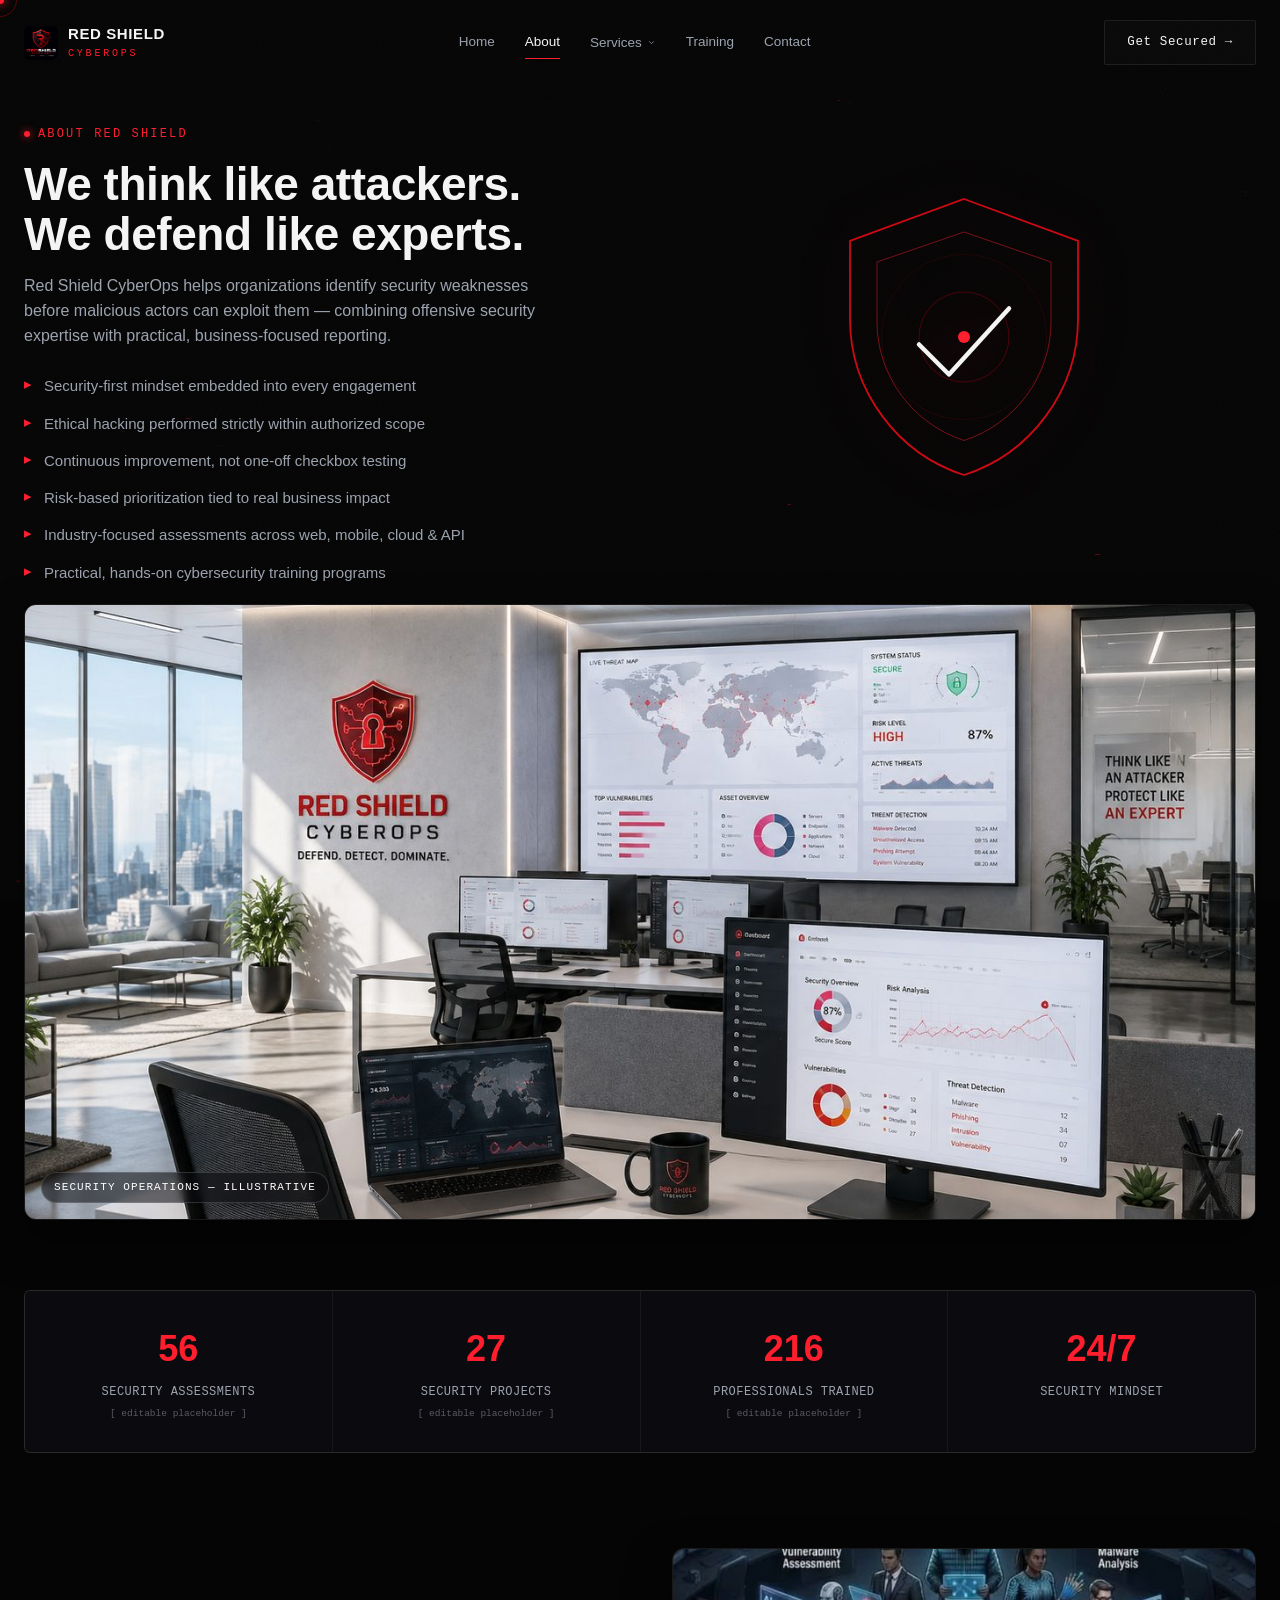
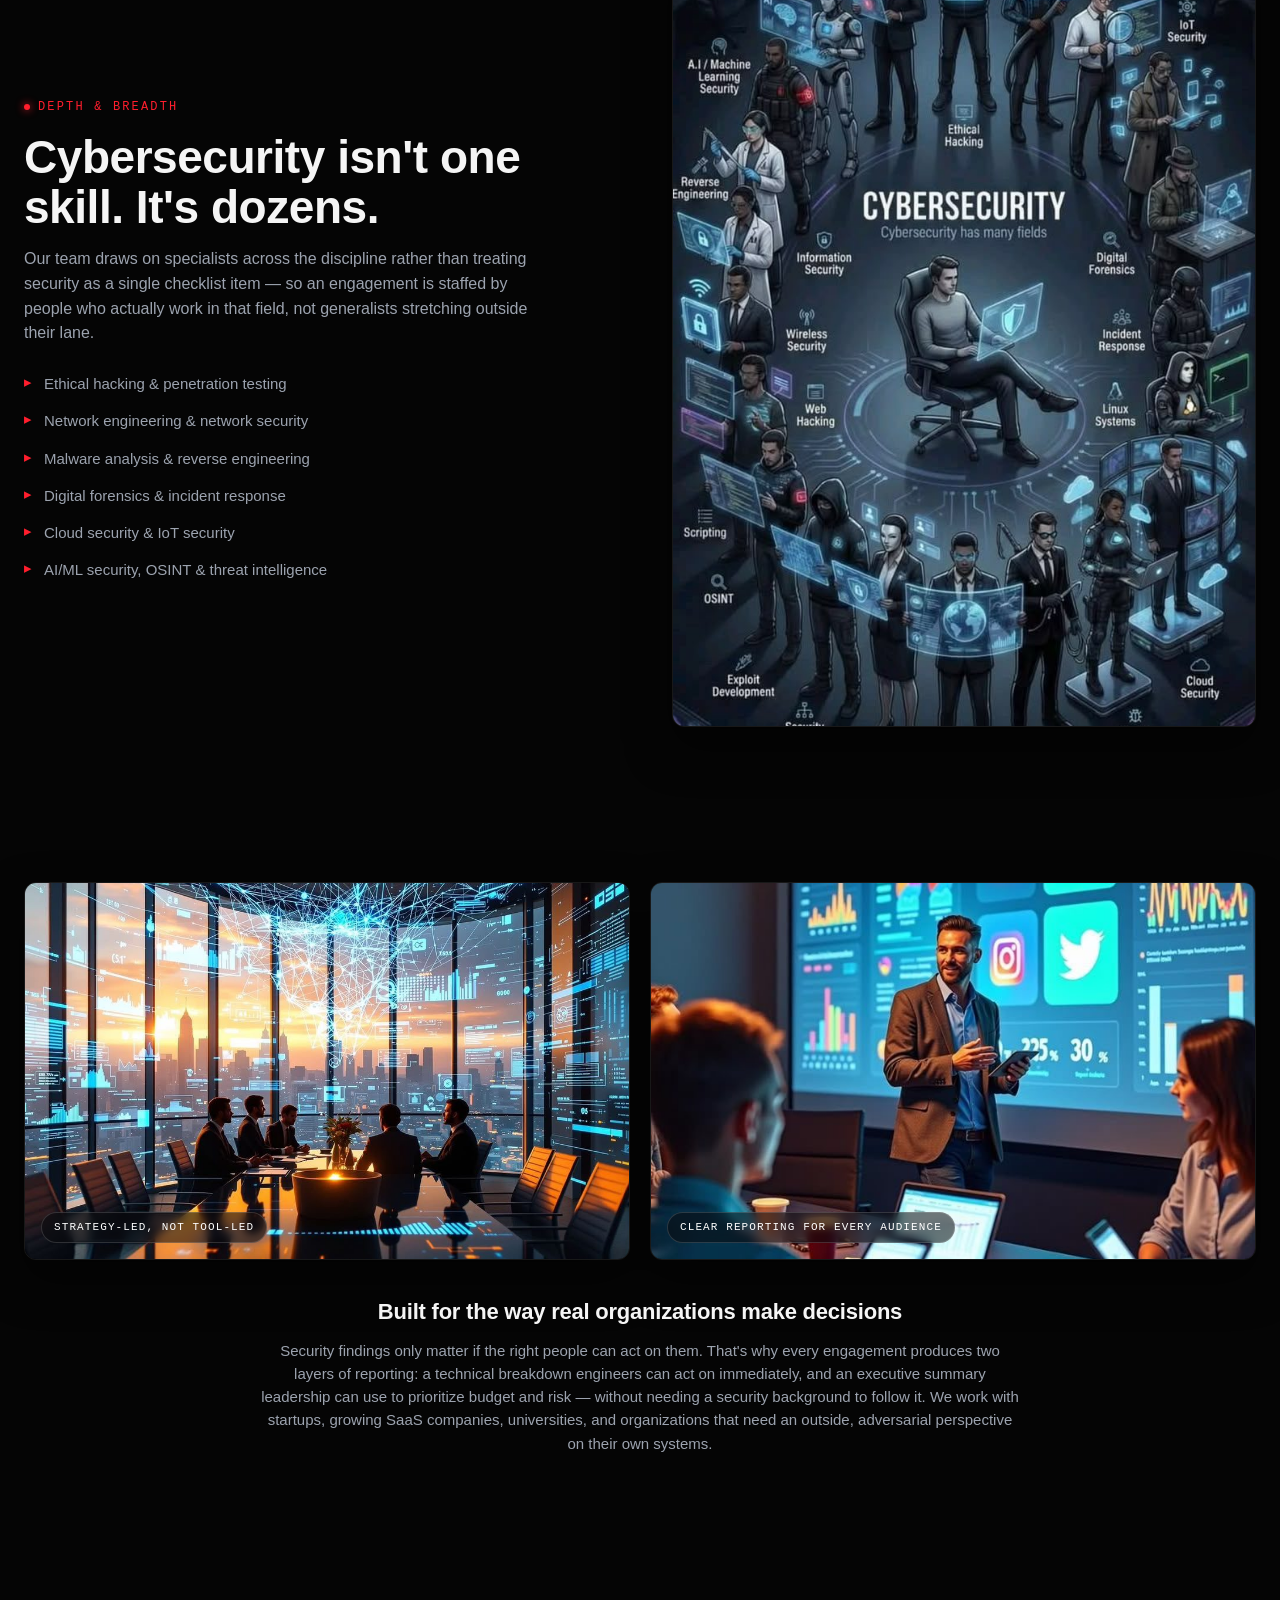
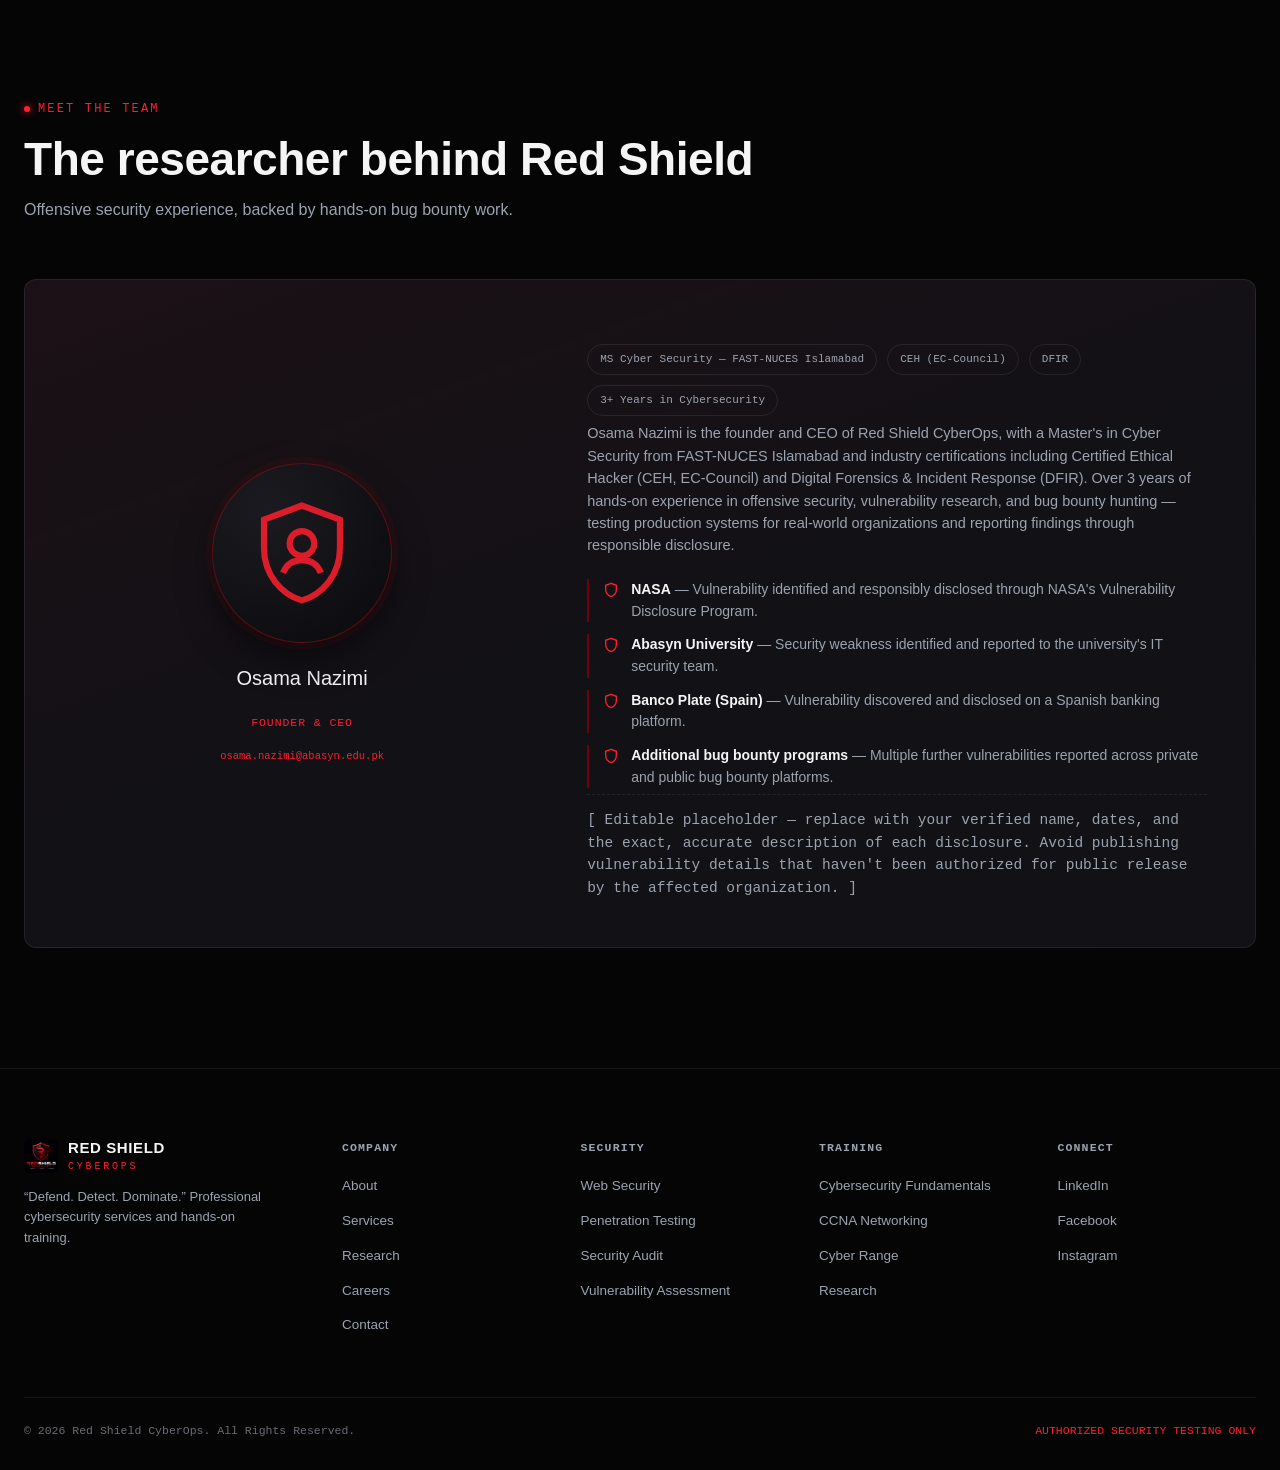
==== commit 438860e0: "Add files via upload" ====
--- a/about.html
+++ b/about.html
@@ -234,7 +234,7 @@
       </div>
       <div class="footer-col">
         <h5>Training</h5>
-        <ul><li><a href="training.html">Cybersecurity Fundamentals</a></li><li><a href="training.html">CEH Preparation</a></li><li><a href="training.html">CCNA / Networking</a></li><li><a href="training.html">Advanced Security</a></li></ul>
+        <ul><li><a href="training.html#courses">Cybersecurity Fundamentals</a></li><li><a href="training.html#courses">CCNA Networking</a></li><li><a href="training.html#cyber-range">Cyber Range</a></li><li><a href="training.html#research">Research</a></li></ul>
       </div>
       <div class="footer-col">
         <h5>Connect</h5>
--- a/styles.css
+++ b/styles.css
@@ -282,6 +282,186 @@
 .cert-note{margin-top:28px;font-family:var(--font-mono);font-size:11.5px;color:var(--text-2);border-left:2px solid var(--red-dark);padding:12px 16px;background:rgba(229,9,20,0.04);}
 @media (max-width:900px){ .cert-grid{grid-template-columns:1fr;} }
 @media (max-width:640px){ .cert-list{grid-template-columns:1fr;} }
+
+/* RED SHIELD TRAINING SECTION */
+
+/* ---- training hero ---- */
+.training-hero{padding-top:20px;padding-bottom:10px;text-align:center;}
+.academy-badge{
+  display:inline-flex;align-items:center;gap:8px;font-family:var(--font-mono);font-size:11px;
+  letter-spacing:.12em;color:var(--red-bright);border:1px solid var(--line-red);border-radius:20px;
+  padding:7px 16px;background:rgba(229,9,20,0.06);
+}
+.training-hero h1{font-size:clamp(30px,4.4vw,48px);margin-top:18px;max-width:760px;margin-left:auto;margin-right:auto;}
+.training-hero .th-sub{color:var(--text-2);max-width:600px;margin:16px auto 0;font-size:16px;}
+.training-hero .hero-actions{justify-content:center;margin-top:30px;}
+
+/* ---- spotlight course cards ---- */
+.course-spotlight-grid{display:grid;grid-template-columns:1fr 1fr;gap:26px;margin-top:50px;}
+.course-spotlight{padding:0;overflow:hidden;display:flex;flex-direction:column;}
+.course-spotlight-img{position:relative;aspect-ratio:16/10;overflow:hidden;}
+.course-spotlight-img img{width:100%;height:100%;object-fit:cover;display:block;transition:transform .5s ease;}
+.course-spotlight:hover .course-spotlight-img img{transform:scale(1.06);}
+.course-spotlight-img::after{
+  content:'';position:absolute;inset:0;
+  background:linear-gradient(180deg,rgba(5,5,5,0) 40%,rgba(5,5,5,0.92) 100%);
+}
+.course-spotlight-badge{
+  position:absolute;top:16px;left:16px;z-index:2;font-family:var(--font-mono);font-size:10.5px;letter-spacing:.08em;
+  color:#fff;background:rgba(229,9,20,0.85);padding:6px 12px;border-radius:20px;text-transform:uppercase;
+}
+.course-spotlight-body{padding:28px 30px 30px;flex-grow:1;display:flex;flex-direction:column;}
+.course-spotlight-body h3{font-size:21px;}
+.course-spotlight-body p.desc{color:var(--text-2);font-size:14.5px;margin-top:10px;}
+.course-meta-row{display:flex;flex-wrap:wrap;gap:10px;margin-top:18px;}
+.course-meta-row span{
+  font-family:var(--font-mono);font-size:10.5px;color:var(--text-2);border:1px solid var(--line);
+  border-radius:20px;padding:5px 11px;display:inline-flex;align-items:center;gap:5px;
+}
+.read-more-btn{
+  margin-top:22px;align-self:flex-start;font-family:var(--font-mono);font-size:12.5px;color:var(--red-bright);
+  display:inline-flex;align-items:center;gap:8px;border:1px solid var(--line-red);border-radius:4px;
+  padding:11px 18px;transition:background .2s ease,transform .2s ease;background:none;cursor:pointer;
+}
+.read-more-btn:hover{background:rgba(229,9,20,0.08);transform:translateX(2px);}
+.read-more-btn .arrow{transition:transform .2s ease;}
+.read-more-btn:hover .arrow{transform:translateX(4px);}
+
+/* ---- course modal ---- */
+.course-modal-overlay{
+  position:fixed;inset:0;z-index:1000;display:none;align-items:center;justify-content:center;
+  background:rgba(5,5,5,0.75);backdrop-filter:blur(6px);padding:24px;
+}
+.course-modal-overlay.open{display:flex;}
+.course-modal{
+  position:relative;width:100%;max-width:880px;max-height:88vh;overflow-y:auto;
+  background:var(--bg-2);border:1px solid var(--line-red);border-radius:14px;
+  box-shadow:0 40px 90px rgba(0,0,0,0.6);
+  transform:translateY(16px) scale(0.98);opacity:0;transition:transform .28s ease,opacity .28s ease;
+}
+.course-modal-overlay.open .course-modal{transform:translateY(0) scale(1);opacity:1;}
+.modal-close-btn{
+  position:absolute;top:16px;right:16px;z-index:5;width:36px;height:36px;border-radius:50%;
+  background:rgba(5,5,5,0.6);border:1px solid var(--line);color:#fff;display:flex;align-items:center;justify-content:center;
+  font-size:16px;cursor:pointer;transition:background .2s ease,border-color .2s ease;
+}
+.modal-close-btn:hover{background:rgba(229,9,20,0.4);border-color:var(--line-red);}
+.modal-hero-img{position:relative;aspect-ratio:21/8;overflow:hidden;border-radius:14px 14px 0 0;}
+.modal-hero-img img{width:100%;height:100%;object-fit:cover;display:block;}
+.modal-hero-img::after{content:'';position:absolute;inset:0;background:linear-gradient(180deg,rgba(5,5,5,0.1),rgba(5,5,5,0.95));}
+.modal-hero-text{position:absolute;left:0;right:0;bottom:0;padding:24px 32px;}
+.modal-hero-text .tag{font-family:var(--font-mono);font-size:10.5px;color:var(--red-bright);letter-spacing:.1em;text-transform:uppercase;}
+.modal-hero-text h3{font-size:26px;margin-top:6px;color:#fff;}
+.modal-body{padding:32px;}
+.modal-section{margin-top:32px;}
+.modal-section:first-child{margin-top:0;}
+.modal-section h4{font-family:var(--font-mono);font-size:12px;letter-spacing:.08em;color:var(--red-bright);text-transform:uppercase;margin-bottom:14px;}
+.modal-overview{color:var(--text-2);font-size:15px;}
+.modal-checklist{display:grid;grid-template-columns:1fr 1fr;gap:9px;}
+.modal-checklist li{display:flex;gap:9px;align-items:flex-start;font-size:13px;color:var(--text-2);}
+.modal-checklist li::before{content:'✓';color:#3fd66b;flex-shrink:0;font-family:var(--font-mono);}
+.modal-roadmap{display:grid;gap:10px;}
+.modal-roadmap .mr-step{display:flex;gap:14px;align-items:baseline;padding:10px 0;border-bottom:1px solid var(--line);}
+.modal-roadmap .mr-step:last-child{border-bottom:none;}
+.modal-roadmap .mr-n{font-family:var(--font-mono);font-size:11px;color:var(--red-bright);flex-shrink:0;width:70px;}
+.modal-roadmap .mr-t{font-size:13.5px;color:var(--text);font-weight:600;}
+.modal-roadmap .mr-d{font-size:12.5px;color:var(--text-2);margin-top:2px;}
+.modal-tags{display:flex;flex-wrap:wrap;gap:8px;}
+.modal-tags span{font-family:var(--font-mono);font-size:11.5px;color:var(--text-2);border:1px solid var(--line);border-radius:20px;padding:6px 12px;}
+.modal-two-col{display:grid;grid-template-columns:1fr 1fr;gap:24px;}
+.modal-meta-block{font-size:13px;color:var(--text-2);}
+.modal-meta-block b{color:var(--text);}
+.modal-cta{margin-top:36px;padding-top:24px;border-top:1px solid var(--line);display:flex;gap:14px;flex-wrap:wrap;}
+.lab-authorized-tag{font-family:var(--font-mono);font-size:10px;letter-spacing:.08em;color:var(--text-2);border:1px dashed var(--line);border-radius:4px;padding:4px 9px;display:inline-block;margin-bottom:14px;}
+@media (max-width:640px){
+  .course-modal-overlay{padding:0;}
+  .course-modal{max-width:100%;max-height:100vh;height:100%;border-radius:0;}
+  .modal-hero-img{border-radius:0;}
+  .modal-body{padding:22px;}
+  .modal-checklist{grid-template-columns:1fr;}
+  .modal-two-col{grid-template-columns:1fr;}
+}
+
+/* ---- roadmap / outcomes tabs (page-level preview) ---- */
+.track-tabs{display:flex;gap:10px;margin-top:8px;margin-bottom:34px;flex-wrap:wrap;}
+.track-tab{
+  font-family:var(--font-mono);font-size:12px;letter-spacing:.04em;color:var(--text-2);
+  border:1px solid var(--line);border-radius:20px;padding:9px 18px;background:none;cursor:pointer;
+  transition:border-color .2s ease,color .2s ease,background .2s ease;
+}
+.track-tab.active{color:var(--text);border-color:var(--line-red);background:rgba(229,9,20,0.08);}
+.track-panel{display:none;}
+.track-panel.active{display:block;}
+
+.roadmap-grid{display:grid;grid-template-columns:repeat(4,1fr);gap:14px;}
+.module-card{padding:20px;transition:transform .25s ease;}
+.module-card:hover{transform:translateY(-3px);}
+.module-card .mod-n{font-family:var(--font-mono);font-size:11px;color:var(--red-bright);}
+.module-card h5{font-size:13.5px;margin-top:8px;}
+.module-card p{font-size:11.5px;color:var(--text-2);margin-top:6px;}
+
+.lab-badge-grid,.tool-badge-grid{display:flex;flex-wrap:wrap;gap:10px;}
+.lab-badge,.tool-badge{
+  font-family:var(--font-mono);font-size:12px;color:var(--text-2);border:1px solid var(--line);
+  border-radius:6px;padding:10px 16px;background:var(--card);transition:border-color .2s ease,color .2s ease,transform .2s ease;
+}
+.lab-badge:hover,.tool-badge:hover{border-color:var(--line-red);color:var(--text);transform:translateY(-2px);}
+
+.outcome-grid{display:grid;grid-template-columns:repeat(2,1fr);gap:12px;}
+.outcome-card{padding:18px 20px;display:flex;gap:12px;align-items:flex-start;}
+.outcome-card .oc-icon{color:#3fd66b;flex-shrink:0;font-family:var(--font-mono);}
+.outcome-card p{font-size:13px;color:var(--text-2);}
+
+/* ---- comparison ---- */
+.compare-table{width:100%;border-collapse:collapse;overflow:hidden;border-radius:8px;border:1px solid var(--line);}
+.compare-table th{
+  font-family:var(--font-mono);font-size:11px;letter-spacing:.08em;text-transform:uppercase;color:var(--red-bright);
+  background:var(--card);padding:16px 20px;text-align:left;border-bottom:1px solid var(--line);
+}
+.compare-table td{padding:14px 20px;font-size:13.5px;color:var(--text-2);border-bottom:1px solid var(--line);}
+.compare-table tr:last-child td{border-bottom:none;}
+.compare-table td:first-child{border-right:1px solid var(--line);}
+.recommended-path{
+  margin-top:26px;font-family:var(--font-mono);font-size:13px;color:var(--text);
+  border-left:2px solid var(--red);padding:14px 18px;background:rgba(229,9,20,0.05);
+  display:flex;flex-wrap:wrap;gap:10px;align-items:center;
+}
+.recommended-path .rp-label{color:var(--red-bright);letter-spacing:.06em;}
+.recommended-path .rp-arrow{color:var(--text-2);}
+
+/* ---- training journey ---- */
+.journey{display:flex;flex-direction:column;align-items:center;gap:0;margin-top:20px;}
+.journey-node{
+  display:flex;align-items:center;gap:16px;padding:16px 26px;border:1px solid var(--line);border-radius:30px;
+  background:var(--card);font-family:var(--font-mono);font-size:13px;letter-spacing:.04em;color:var(--text);
+  box-shadow:0 0 0 0 rgba(229,9,20,0);transition:box-shadow .3s ease;
+}
+.journey-node .jn-dot{width:8px;height:8px;border-radius:50%;background:var(--red-bright);box-shadow:0 0 10px var(--red-bright);flex-shrink:0;}
+.journey-node:hover{box-shadow:0 0 24px rgba(229,9,20,0.25);}
+.journey-connector{width:1px;height:32px;background:linear-gradient(180deg,var(--red-dark),var(--line));}
+@media (max-width:640px){ .journey-node{font-size:11.5px;padding:12px 18px;text-align:center;} }
+
+/* ---- final CTA ---- */
+.training-final-cta{text-align:center;border:1px solid var(--line-red);border-radius:14px;padding:60px 30px;background:linear-gradient(160deg,rgba(229,9,20,0.06),transparent 60%),var(--card);}
+.training-final-cta h2{font-size:clamp(24px,3.4vw,36px);}
+.training-final-cta p{color:var(--text-2);max-width:560px;margin:16px auto 0;}
+.training-final-cta .hero-actions{justify-content:center;margin-top:28px;}
+
+@media (max-width:900px){
+  .course-spotlight-grid{grid-template-columns:1fr;}
+  .roadmap-grid{grid-template-columns:repeat(2,1fr);}
+  .outcome-grid{grid-template-columns:1fr;}
+  .modal-two-col{grid-template-columns:1fr;}
+}
+@media (max-width:640px){
+  .roadmap-grid{grid-template-columns:1fr;}
+  .compare-table{font-size:12px;}
+  .compare-table th,.compare-table td{padding:10px 12px;}
+}
+@media (prefers-reduced-motion: reduce){
+  .course-spotlight-img img{transition:none;}
+  .course-modal{transition:none;}
+}
 
 /* ---------- founder / researcher profile ---------- */
 .founder-wrap{
